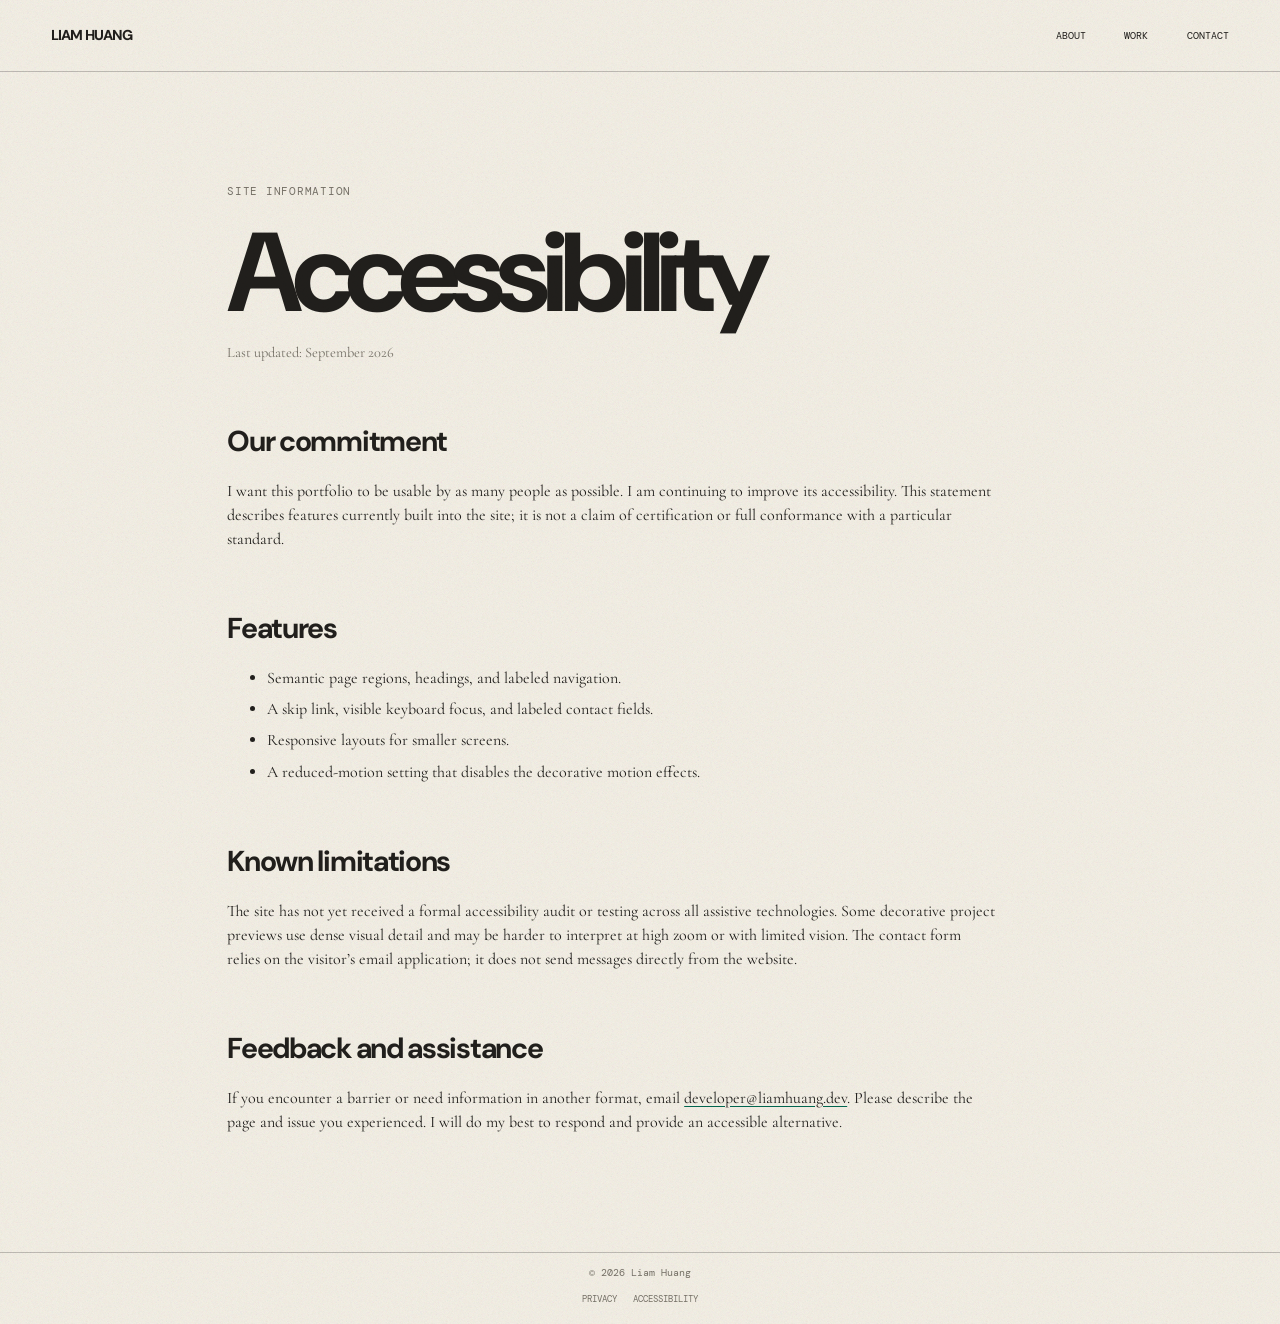
==== accessibility.html @ ae7690ce "redo" ====
<!doctype html>
<html lang="en">
  <head>
    <meta charset="utf-8" />
    <meta name="viewport" content="width=device-width, initial-scale=1" />
    <meta name="theme-color" content="#f4f0e6" />
    <meta name="description" content="Accessibility information and contact details for Liam Huang’s portfolio website." />
    <meta name="author" content="Liam Huang" />
    <link rel="canonical" href="https://liamhuang.dev/accessibility.html" />
    <title>Accessibility | Liam Huang</title>
    <link rel="preconnect" href="https://fonts.googleapis.com" />
    <link rel="preconnect" href="https://fonts.gstatic.com" crossorigin />
    <link href="https://fonts.googleapis.com/css2?family=Cormorant+Garamond:wght@400;500;600&family=DM+Mono:wght@400;500&family=DM+Sans:wght@400;500;600;700;800&family=Instrument+Serif:ital@0;1&display=swap" rel="stylesheet" />
    <link rel="stylesheet" href="styles.css" />
  </head>
  <body>
    <a class="skip-link" href="#main">Skip to content</a>
    <header class="site-header">
      <a class="wordmark" href="index.html" aria-label="Liam Huang, home">Liam Huang</a>
      <nav aria-label="Main navigation"><a href="index.html#about">About</a><a href="index.html#work">Work</a><a href="index.html#contact">Contact</a></nav>
    </header>
    <main class="policy section" id="main">
      <p class="section-number">SITE INFORMATION</p>
      <h1>Accessibility</h1>
      <p class="policy-lede">Last updated: September 2026</p>
      <h2>Our commitment</h2>
      <p>I want this portfolio to be usable by as many people as possible. I am continuing to improve its accessibility. This statement describes features currently built into the site; it is not a claim of certification or full conformance with a particular standard.</p>
      <h2>Features</h2>
      <ul>
        <li>Semantic page regions, headings, and labeled navigation.</li>
        <li>A skip link, visible keyboard focus, and labeled contact fields.</li>
        <li>Responsive layouts for smaller screens.</li>
        <li>A reduced-motion setting that disables the decorative motion effects.</li>
      </ul>
      <h2>Known limitations</h2>
      <p>The site has not yet received a formal accessibility audit or testing across all assistive technologies. Some decorative project previews use dense visual detail and may be harder to interpret at high zoom or with limited vision. The contact form relies on the visitor’s email application; it does not send messages directly from the website.</p>
      <h2>Feedback and assistance</h2>
      <p>If you encounter a barrier or need information in another format, email <a href="mailto:developer@liamhuang.dev">developer@liamhuang.dev</a>. Please describe the page and issue you experienced. I will do my best to respond and provide an accessible alternative.</p>
    </main>
    <footer class="site-footer"><span>© 2026 Liam Huang</span><nav aria-label="Legal information"><a href="privacy.html">Privacy</a><a href="accessibility.html" aria-current="page">Accessibility</a></nav></footer>
  </body>
</html>
---- styles.css ----
:root {
  color-scheme: light;
  --paper: #f4f0e6;
  --ink: #211f1c;
  --muted: #777268;
  --line: rgba(33, 31, 28, .25);
  --accent: #00674f;
  --sans: "DM Sans", Arial, sans-serif;
  --body-serif: "Cormorant Garamond", Georgia, serif;
  --serif: "Instrument Serif", Georgia, serif;
  --mono: "DM Mono", monospace;
  --gutter: clamp(1rem, 4vw, 3.5rem);
}

*, *::before, *::after { box-sizing: border-box; }
html { scroll-behavior: smooth; scroll-padding-top: 1rem; }
@media (prefers-reduced-motion: reduce) { html { scroll-behavior: auto; } }
body { position: relative; margin: 0; overflow-x: hidden; overflow-x: clip; background: var(--paper); color: var(--ink); font-family: var(--body-serif); font-size: clamp(1rem, 1.1vw, 1.15rem); line-height: 1.5; -webkit-font-smoothing: antialiased; }
.hero-intro, .about-content p { font-size: clamp(1.15rem, 1.45vw, 1.4rem); line-height: 1.4; }
h1, h2, h3, h4, h5, h6 { font-family: var(--sans); }
::selection { background: var(--accent); color: #fff; }
body::after {
  position: absolute; z-index: 10; inset: 0; pointer-events: none; content: ""; opacity: .23; mix-blend-mode: multiply;
  background-image: url("data:image/svg+xml,%3Csvg viewBox='0 0 180 180' xmlns='http://www.w3.org/2000/svg'%3E%3Cfilter id='n'%3E%3CfeTurbulence type='fractalNoise' baseFrequency='1.8' numOctaves='4' stitchTiles='stitch'/%3E%3C/filter%3E%3Crect width='100%25' height='100%25' filter='url(%23n)' opacity='.65'/%3E%3C/svg%3E");
  background-size: 180px 180px;
  animation: grain-drift 31s ease-in-out infinite alternate;
}
a { color: inherit; }
a:focus-visible, button:focus-visible, input:focus-visible, textarea:focus-visible { outline: 2px solid var(--accent); outline-offset: 4px; }
.skip-link { position: absolute; z-index: 20; top: .8rem; left: var(--gutter); padding: .75rem 1rem; transform: translateY(-160%); background: var(--ink); color: var(--paper); }
.skip-link:focus { transform: translateY(0); }

.site-header { display: flex; min-height: 4.5rem; align-items: center; justify-content: space-between; gap: 1rem; padding: .6rem var(--gutter); border-bottom: 1px solid var(--line); }
.wordmark { font-family: var(--sans); font-size: .9rem; font-weight: 800; letter-spacing: -.065em; text-decoration: none; text-transform: uppercase; }
nav { display: flex; align-items: center; gap: clamp(1rem, 3vw, 2.5rem); }
nav a { min-height: 2.75rem; display: inline-flex; align-items: center; gap: .35rem; font-family: var(--mono); font-size: .65rem; text-decoration: none; text-transform: uppercase; transition: color .2s ease; }
nav a:hover, .site-footer a:hover { color: var(--accent); }

.hero { position: relative; isolation: isolate; display: flex; container-type: inline-size; min-height: min(720px, 84svh); flex-direction: column; justify-content: center; overflow: hidden; padding: 2.5rem var(--gutter) 4rem; padding-left: clamp(2rem, 10vw, 9rem); border-bottom: 1px solid var(--line); }
h1 { position: relative; z-index: 1; width: 100%; margin: clamp(1.4rem, 4vh, 3rem) 0 .65rem; font-size: clamp(4.2rem, 17vw, 14rem); font-weight: 700; letter-spacing: -.105em; line-height: .78; text-transform: uppercase; }
.hero h1 { max-width: 65%; }
.hero-line { display: block; width: max-content; max-width: 100%; animation: type-rise .9s cubic-bezier(.18,.72,.24,1) both; }
.hero-line:nth-child(2) { margin-left: .32em; color: var(--accent); font-family: var(--serif); font-size: .88em; font-weight: 400; font-style: italic; letter-spacing: -.065em; animation-delay: .16s; }
.hero-line.hero-last { text-transform: uppercase; }
.hero-period { color: var(--accent); }
.hero-index-label { position: relative; z-index: 1; margin: 0; color: var(--muted); font-family: var(--mono); font-size: .66rem; letter-spacing: .09em; text-transform: uppercase; animation: fade-in .6s .15s both; }
.hero-index-label span { padding: 0 .3rem; color: var(--accent); }
.hero-intro { max-width: 30rem; margin: .75rem 0 0; color: var(--muted); animation: fade-in .8s .5s both; }
.hero-visual { position: absolute; z-index: 2; top: 17%; right: clamp(2rem, 9vw, 9rem); width: clamp(13rem, 27vw, 25rem); aspect-ratio: .83 / 1; perspective: 1100px; pointer-events: none; transform: translate3d(0, var(--scroll-parallax, 0px), 0); will-change: transform; }
@media (hover: hover) and (pointer: fine) { .hero-visual { pointer-events: auto; } }
.hero-window { position: absolute; inset: 0; overflow: hidden; border: 1px solid rgba(33,31,28,.19); background: #faf9f5; box-shadow: 0 28px 70px rgba(33,31,28,.14); transform: rotate(5deg) rotateX(var(--hero-tilt-x, 0deg)) rotateY(var(--hero-tilt-y, 0deg)); transform-style: preserve-3d; animation: window-float 8s 1.6s ease-in-out infinite; transition: transform .45s cubic-bezier(.2,.8,.2,1); }
.hero-windowpage { animation: window-arrive 1.1s .32s cubic-bezier(.18,.72,.2,1) both; }
.hero-visual:hover .hero-window { transform: translateY(-4px) scale(1.045) rotate(4.25deg) rotateX(var(--hero-tilt-x, 0deg)) rotateY(var(--hero-tilt-y, 0deg)); }

.hero-windowbar { display: flex; height: 1.3rem; align-items: center; gap: .22rem; padding: 0 .5rem; border-bottom: 1px solid #e4e2db; background: #efeee8; }
.hero-windowbar i { width: .28rem; height: .28rem; border-radius: 50%; background: #bcbab2; }
.hero-windowbar span { margin: 0 auto; color: #77766f; font: .39rem var(--mono); }
.hero-windowpage { padding: 7%; }
.hero-windownav { display: flex; justify-content: space-between; color: #393a35; font: .42rem var(--mono); letter-spacing: .04em; }
.hero-windownav b { font-size: .62rem; }
.hero-windowcontent { position: relative; display: flex; min-height: 17rem; flex-direction: column; align-items: flex-start; justify-content: center; padding-top: 1rem; }
@media (min-width: 701px) {
  .hero-windowcontent { min-height: clamp(12rem, 25vw, 19rem); }
}
.hero-windowcontent > span { color: #77766f; font: .4rem/1.6 var(--mono); letter-spacing: .06em; }
.hero-windowcontent strong { position: relative; z-index: 1; margin: 9% 0; color: #252721; font: 500 clamp(1.9rem, 4vw, 4rem)/.81 var(--sans); letter-spacing: -.095em; }
.hero-windowcontent strong em { color: var(--accent); font-family: var(--serif); font-weight: 400; letter-spacing: -.04em; }
.hero-windowimage { position: absolute; right: -14%; bottom: 8%; width: 73%; height: 44%; background: linear-gradient(130deg, transparent 44%, rgba(0,103,79,.76) 45% 61%, transparent 62%), linear-gradient(152deg, #e3e1d7 0 32%, #c7c6bd 33% 50%, #eeede7 51%); }
.hero-windowcontent > small { position: relative; z-index: 1; color: #77766f; font: .38rem var(--mono); letter-spacing: .05em; }

@keyframes window-arrive { from { opacity: 0; transform: translateY(2rem) scale(.94); } to { opacity: 1; transform: translateY(0) scale(1); } }
@keyframes window-float { 0%, 100% { translate: 0 0; } 50% { translate: 0 -8px; } }

.section { container-type: inline-size; padding: clamp(3rem, 6vw, 5rem) var(--gutter); }
.about { position: relative; overflow: hidden; padding-top: clamp(3.5rem, 8vw, 7rem); padding-bottom: clamp(3.5rem, 8vw, 7rem); border-bottom: 1px solid var(--line); }
.about::before { position: absolute; top: 0; right: var(--gutter); width: 1px; height: 100%; background: var(--line); content: ""; }
.about-topline { display: flex; align-items: center; justify-content: space-between; gap: 1rem; padding-right: clamp(1rem, 5vw, 5rem); }
.about-label { color: var(--muted); font: .6rem var(--mono); letter-spacing: .1em; }
.about-content { display: grid; grid-template-columns: minmax(0, 1.15fr) minmax(15rem, .65fr); align-items: end; gap: clamp(2rem, 8vw, 8rem); margin-top: clamp(2rem, 5vw, 4.5rem); padding-right: clamp(1rem, 5vw, 5rem); }
.about h2 { margin: 0; font-size: clamp(3rem, 10cqw, 8rem); font-weight: 700; letter-spacing: -.105em; line-height: .82; text-transform: uppercase; }
.about h2 em { color: var(--accent); font-family: var(--serif); font-weight: 400; text-transform: lowercase; }
.about-content p { max-width: 29rem; margin: 0 0 .4rem; color: var(--muted); }
.section-heading { display: flex; align-items: end; justify-content: space-between; gap: 1rem; margin-bottom: clamp(1.5rem, 3vw, 2.5rem); }
.section-number { color: var(--muted); font-family: var(--mono); font-size: .66rem; font-weight: 400; letter-spacing: .07em; line-height: 1.4; text-transform: uppercase; }
.section-heading h2 { margin: 0; color: #171613; font-size: clamp(2.2rem, 7.5cqw, 5.5rem); font-weight: 700; letter-spacing: -.1em; line-height: .88; text-transform: uppercase; }
.section-heading h2::after { display: inline-block; width: .28em; height: .28em; margin-left: .15em; border-radius: 50%; background: var(--accent); content: ""; vertical-align: .12em; }
.project-list { display: grid; grid-template-columns: repeat(3, minmax(0, 1fr)); gap: clamp(.8rem, 1.8vw, 1.6rem); }
.project { position: relative; min-width: 0; perspective: 900px; }
.project-art { position: relative; isolation: isolate; display: flex; width: 100%; aspect-ratio: .88 / 1; flex-direction: column; justify-content: space-between; overflow: hidden; padding: clamp(.8rem, 1.6vw, 1.4rem); color: var(--ink); background: #e8e6df; perspective: 1100px; }
.project-art::after { position: absolute; z-index: 2; inset: 0; background: linear-gradient(112deg, transparent 30%, rgba(255,255,255,.44) 47%, rgba(0,103,79,.18) 52%, transparent 68%); content: ""; opacity: .9; pointer-events: none; transform: translateX(var(--art-shine, -120%)); }
.art-index { position: absolute; z-index: 3; top: .75rem; left: .85rem; color: var(--muted); font-family: var(--mono); font-size: .54rem; letter-spacing: .07em; }
.site-preview { position: absolute; z-index: 1; inset: 9% 7% -8%; overflow: hidden; border: 1px solid rgba(32,33,30,.17); background: #f4f3ee; box-shadow: 0 16px 44px rgba(26,27,23,.16); transform: translate3d(var(--scroll-x, 0px), calc(8% + var(--scroll-offset, 0px)), 0) rotate(calc(var(--rest-angle, -2deg) + var(--scroll-tilt, 0deg))) scale(var(--scroll-scale, 1)); transform-origin: 50% 0; transition: transform .45s cubic-bezier(.2,.8,.2,1); }
.site-preview::after { display: none; }
.project:hover { z-index: 10; }
.project-art:hover .site-preview, .project-art:focus-visible .site-preview { z-index: 1; transform: translate3d(var(--scroll-x, 0px), calc(-4px + var(--scroll-offset, 0px)), 0) rotate(calc(var(--rest-angle, -2deg) - .75deg + var(--scroll-tilt, 0deg))) scale(1.045) rotateX(var(--tilt-x, 0deg)) rotateY(var(--tilt-y, 0deg)); }
.project-caption h3 { margin: 0 0 .35rem; font-size: clamp(1rem, 1.5vw, 1.2rem); font-weight: 600; letter-spacing: -.045em; }
.preview-bar { display: flex; height: 1.3rem; align-items: center; gap: .22rem; padding: 0 .45rem; border-bottom: 1px solid rgba(32,33,30,.11); background: #eeede8; }
.preview-bar i { width: .26rem; height: .26rem; border-radius: 50%; background: #bbb9b1; }
.preview-bar span { margin-left: auto; color: #828079; font: .37rem var(--mono); }
.preview-page { min-height: 100%; padding: 5% 7%; }
.preview-nav { display: flex; justify-content: space-between; gap: .4rem; color: #373832; font: 600 clamp(.35rem, .55vw, .55rem) var(--mono); letter-spacing: .03em; }
.preview-nav b { font-weight: 500; }
.preview-nav span { font-weight: 400; }
.preview-hero { display: flex; min-height: 65%; flex-direction: column; align-items: flex-start; justify-content: center; padding: 12% 0 8%; }
.preview-hero small, .editorial-layout small, .dashboard-layout small { color: #74736d; font: .38rem var(--mono); letter-spacing: .08em; }
.preview-hero strong { margin: 8% 0; color: #272923; font: 500 clamp(1rem, 2.15vw, 2rem)/.9 var(--serif); letter-spacing: -.045em; }
.preview-hero span { padding: .35rem .55rem; background: var(--accent); color: white; font: .37rem var(--mono); }
.preview-blocks { display: grid; grid-template-columns: 1.2fr 1fr 1fr; gap: 3%; }
.preview-blocks i { height: clamp(1.3rem, 3.2vw, 3rem); background: #deddd6; }
.preview-blocks i:first-child { background: #c3d1c7; }
.art-two { background: #deddd6; }
.preview-two { --rest-angle: 1.8deg; background: #f1eee7; }
.preview-two .preview-page { background: linear-gradient(180deg, transparent 55%, rgba(235,231,220,.95)); }
.editorial-layout { padding-top: 15%; }
.editorial-layout strong { display: block; margin: 7% 0 9%; color: #252720; font: 500 clamp(.95rem, 2vw, 1.85rem)/.9 var(--serif); letter-spacing: -.05em; }
.editorial-layout strong em { color: var(--accent); font-weight: 400; }
.editorial-photo { width: 82%; height: clamp(2rem, 6vw, 5.5rem); margin: 0 0 6% auto; background: linear-gradient(125deg, rgba(19,34,29,.08), rgba(0,0,0,.12)), linear-gradient(145deg, #b6b4aa 0 35%, #667168 35% 59%, #d2cfc4 59%); }
.editorial-layout > span { color: #77766f; font: .34rem var(--mono); }
.art-three { background: #e4e5e0; }
.preview-three { --rest-angle: -1.1deg; background: #f5f6f2; }
.dashboard-layout { padding-top: 13%; }
.dashboard-layout > strong { display: block; margin: 6% 0; color: #262923; font: 600 clamp(.9rem, 1.8vw, 1.65rem)/.95 var(--sans); letter-spacing: -.07em; }
.dashboard-metrics { display: flex; gap: 5%; }
.dashboard-metrics i { display: flex; min-width: 38%; flex-direction: column; gap: .2rem; padding: .42rem; border: 1px solid #dedfd7; font-style: normal; }
.dashboard-metrics b { color: var(--accent); font: 600 clamp(.48rem, 1vw, .9rem) var(--sans); }
.dashboard-metrics span { color: #85867f; font: .32rem var(--mono); }
.dashboard-chart { display: flex; height: clamp(2.1rem, 5.8vw, 5.2rem); align-items: end; gap: 3%; margin-top: 7%; border-bottom: 1px solid #d4d5cd; background: repeating-linear-gradient(to bottom, transparent 0 24%, #e8e9e2 25% 26%); }
.dashboard-chart i { flex: 1; height: var(--bar, 30%); background: #b9cec0; }
.dashboard-chart i:nth-child(3n) { --bar: 55%; background: var(--accent); }
.dashboard-chart i:nth-child(4n) { --bar: 77%; }
.dashboard-chart i:nth-child(5n) { --bar: 88%; background: var(--accent); }
.dashboard-chart i:nth-child(7n) { --bar: 100%; }
.work-note { max-width: 38rem; margin: -1rem 0 1.5rem auto; color: var(--muted); font-size: .9rem; }
.project-caption { display: block; padding-top: .75rem; border-bottom: 1px solid var(--line); }
.project-caption h3 { margin: 0 0 .35rem; font-size: clamp(1rem, 1.5vw, 1.2rem); font-weight: 600; letter-spacing: -.045em; }
.project-caption span { display: block; margin-bottom: .8rem; color: var(--muted); font-family: var(--mono); font-size: .57rem; letter-spacing: .04em; text-transform: uppercase; }

.contact { padding-bottom: clamp(4rem, 8vw, 7rem); }
.contact-layout { display: grid; grid-template-columns: minmax(0, 1.05fr) minmax(18rem, .95fr); gap: clamp(2rem, 6vw, 6rem); align-items: start; margin-top: clamp(1.5rem, 4vw, 3rem); }
.contact h2 { margin: 0; font-size: clamp(3rem, 9cqw, 8rem); font-weight: 700; letter-spacing: -.105em; line-height: .82; text-transform: uppercase; }
.contact h2 em { color: var(--accent); font-family: var(--serif); font-weight: 400; text-transform: lowercase; }
.contact-form { display: grid; grid-template-columns: 1fr 1fr; column-gap: 1rem; align-items: start; }
.contact-form label { margin: 0 0 .35rem; color: var(--muted); font-family: var(--mono); font-size: .59rem; letter-spacing: .05em; text-transform: uppercase; }
.contact-form input, .contact-form textarea { width: 100%; min-height: 2.75rem; margin: 0 0 1.1rem; padding: .5rem 0; border: 0; border-bottom: 1px solid var(--line); border-radius: 0; outline: 0; resize: vertical; background: transparent; color: var(--ink); font: inherit; }
.contact-form input:focus, .contact-form textarea:focus { border-color: var(--accent); box-shadow: 0 1px var(--accent); }
.contact-form label[for="contact-name"], .contact-form label[for="contact-email"] { grid-row: 1; }
.contact-form #contact-name, .contact-form #contact-email { grid-row: 2; }
.contact-form label[for="contact-message"] { grid-column: 1 / -1; }
.contact-form textarea { grid-column: 1 / -1; min-height: 4rem; }
.contact-form button { display: inline-flex; min-height: 3rem; grid-column: 1; align-items: center; justify-content: space-between; gap: 1rem; padding: .7rem 1rem; border: 1px solid var(--accent); background: var(--accent); color: white; cursor: pointer; font: 500 .72rem var(--mono); text-transform: uppercase; transition: transform .2s, background .2s, color .2s; }
.contact-form button:hover { transform: translateY(-2px); background: transparent; color: var(--accent); }
.site-footer { display: flex; min-height: 4rem; flex-direction: column; align-items: center; justify-content: center; gap: .4rem; padding: .8rem var(--gutter); border-top: 1px solid var(--line); color: var(--muted); font-family: var(--mono); font-size: .62rem; text-align: center; }
.site-footer nav { gap: 1rem; }
.site-footer nav a { min-height: 1.5rem; font-size: .56rem; }
.site-footer a { text-decoration: none; transition: color .2s; }
.policy { max-width: 58rem; margin-inline: auto; padding-block: clamp(3rem, 8vw, 7rem); }
.policy h1 { position: static; width: auto; max-width: none; margin: 1.25rem 0 1rem; font-size: clamp(3.5rem, 10vw, 7rem); letter-spacing: -.08em; line-height: .95; text-transform: none; }
.policy h2 { margin: clamp(2rem, 5vw, 3.5rem) 0 .65rem; font-size: clamp(1.35rem, 2.5vw, 1.8rem); letter-spacing: -.045em; }
.policy p, .policy li { max-width: 48rem; }
.policy li + li { margin-top: .45rem; }
.policy-lede, .policy-note { color: var(--muted); font-size: .9rem; }
.policy a { text-decoration-color: var(--accent); text-underline-offset: .18em; }
.policy-note { margin-top: 3rem; padding-top: 1rem; border-top: 1px solid var(--line); }
.js .reveal { opacity: 0; transform: translateY(56px) scale(.96); transition: opacity .72s ease, transform .88s cubic-bezier(.18,.72,.24,1); }
.js .reveal.is-visible { opacity: 1; transform: translateY(0) scale(1); }
.js .scroll-heading { clip-path: inset(0 var(--heading-wipe, 100%) 0 0); translate: 0 var(--heading-lift, 24px); rotate: var(--heading-rotate, 2deg); transition: none; will-change: clip-path, translate, rotate; }
.js .about-content p, .js .contact-form { transition-delay: .16s; }
.js .project:nth-child(2) { transition-delay: .12s; }
.js .project:nth-child(3) { transition-delay: .24s; }
.js .project-art { opacity: var(--scroll-opacity, 0); translate: 0 var(--scroll-lift, 96px); rotate: x var(--scroll-rotate, 20deg); scale: var(--scroll-scale, .84); transform-origin: center 60%; transition: translate .35s cubic-bezier(.2,.8,.2,1), rotate .35s ease, scale .35s ease, transform .42s cubic-bezier(.2,.8,.2,1), background-color .35s ease, box-shadow .35s ease; will-change: opacity, translate, rotate, scale; }
@keyframes art-shine { from { opacity: 0; transform: translateX(-130%); } 25% { opacity: 1; } to { opacity: 0; transform: translateX(130%); } }
@keyframes grain-drift { from { background-position: 0 0; } to { background-position: 13px -9px; } }
@keyframes type-rise { from { opacity: 0; transform: translateY(1.1em) skewY(4deg); filter: blur(7px); } to { opacity: 1; transform: translateY(0) skewY(0); filter: blur(0); } }
@keyframes fade-in { from { opacity: 0; transform: translateY(12px); } to { opacity: 1; transform: translateY(0); } }

@media (hover: hover) and (pointer: fine) {
  .hero-line { transition: rotate .3s ease, scale .3s ease, translate .3s ease; }
  .hero-line:hover { rotate: -1.5deg; scale: 1.035; translate: 12px 0; }
  .project-art { cursor: crosshair; }
}
@media (max-width: 700px) {
  .hero { min-height: min(580px, 75svh); min-height: min(580px, 75vh); min-height: min(580px, 75svh); }
  h1 { font-size: clamp(3.5rem, 14.5vw, 7rem); }
  .hero h1 { max-width: 72%; }
  .hero-visual { top: 24%; right: 5%; width: clamp(11rem, 31vw, 17rem); opacity: .87; pointer-events: none; }
  @media (hover: hover) and (pointer: fine) { .hero-visual { pointer-events: auto; } }
  .hero-windowcontent { min-height: clamp(9rem, 24vw, 14rem); }
  .about-content { grid-template-columns: 1fr; gap: 1.4rem; padding-right: clamp(1rem, 5vw, 3rem); }
  .about h2 { font-size: clamp(3rem, 10cqw, 5rem); }
  .project-list { gap: .9rem; }
  .project-art { aspect-ratio: .82 / 1; padding: .8rem; }
}
@media (max-width: 500px) {
  :root { --gutter: 1rem; }
  .site-header { min-height: 4rem; }
  .wordmark { font-size: .78rem; }
  nav { gap: .8rem; }
  nav a { font-size: .57rem; }
  .hero { min-height: min(590px, 84vh); min-height: min(590px, 84svh); justify-content: center; padding: 1.5rem var(--gutter) 4rem; padding-left: clamp(1.4rem, 7vw, 2.25rem); }
  h1 { margin-top: clamp(1.3rem, 4vh, 2rem); font-size: clamp(2.7rem, 13.5vw, 4.8rem); line-height: .82; }
  .hero-index-label { max-width: 15rem; font-size: .56rem; }
  .hero h1 { max-width: 100%; }
  .hero-visual { top: 44%; right: 1%; width: min(35vw, 10rem); opacity: .38; pointer-events: none; }
  @media (hover: hover) and (pointer: fine) { .hero-visual { pointer-events: auto; } }
  .hero-windowcontent { min-height: 7rem; }
  .hero-windowcontent strong { font-size: 1.35rem; }
  .hero-line:nth-child(2) { margin-left: .18em; }
  .hero-intro { position: relative; z-index: 1; max-width: 17rem; margin-top: .7rem; }
  .section-heading { align-items: center; flex-direction: row; }
  .section-heading h2 { max-width: 70%; font-size: clamp(1.65rem, 7cqw, 2.5rem); text-align: right; }
  .project-list { grid-auto-columns: 84%; grid-auto-flow: column; grid-template-columns: none; gap: .8rem; overflow-x: auto; padding-bottom: .5rem; scroll-snap-type: x mandatory; scrollbar-width: thin; }
  .project { scroll-snap-align: start; }
  .project-art { aspect-ratio: .94 / 1; padding: 1rem; }
  .site-preview { inset: 10% 7% -8%; }
  .project-art:hover .site-preview, .project-art:focus-visible .site-preview { transform: translate3d(var(--scroll-x, 0px), calc(-4px + var(--scroll-offset, 0px)), 0) rotate(calc(var(--rest-angle, -2deg) - .75deg + var(--scroll-tilt, 0deg))) scale(1.045) rotateX(var(--tilt-x, 0deg)) rotateY(var(--tilt-y, 0deg)); }
  .art-title { font-size: clamp(1.8rem, 8vw, 3rem); }
  .project-caption h3 { font-size: 1.05rem; }
  .about::before { right: 1rem; opacity: .45; }
  .about-topline { padding-right: 1rem; }
  .about-label { font-size: .5rem; }
  .about-content { grid-template-columns: 1fr; gap: 1.5rem; margin-top: 2.5rem; padding-right: 1rem; }
  .about h2 { font-size: clamp(3rem, 13cqw, 5rem); }
  .contact-layout { grid-template-columns: 1fr; gap: 2rem; }
  .contact h2 { font-size: clamp(3rem, 13cqw, 5rem); }
  .contact-form { max-width: 34rem; }
  .site-footer { font-size: .55rem; }
}
@media (max-width: 380px) {
  .section-heading { align-items: flex-start; flex-direction: column; gap: .65rem; }
  .section-heading h2 { text-align: left; }
  .project-list { grid-auto-columns: 91%; }
  .contact-form { grid-template-columns: 1fr; }
  .contact-form label[for="contact-name"], .contact-form label[for="contact-email"], .contact-form #contact-name, .contact-form #contact-email { grid-column: 1; grid-row: auto; }
}
@media (max-width: 360px) {
  .wordmark { font-size: .68rem; }
  nav { gap: .4rem; }
  nav a { font-size: .49rem; }
  .hero { padding-right: .8rem; padding-left: 1.2rem; }
  h1 { font-size: clamp(2.5rem, 13vw, 3.35rem); }
  .hero-visual { top: 46%; right: 0; width: 34vw; opacity: .32; }
  .hero-windowcontent { min-height: 6rem; }
  .section-heading h2 { max-width: 100%; font-size: 1.75rem; text-align: left; }
  .project-list { grid-auto-columns: 94%; }
}
@media (max-height: 650px) and (min-width: 701px) {
  .hero { min-height: 620px; padding-top: 2rem; }
  h1 { margin-top: 1.5rem; font-size: min(15vw, 10rem); }
}
@media (prefers-reduced-motion: reduce) {
  *, *::before, *::after { scroll-behavior: auto !important; animation-duration: .01ms !important; animation-iteration-count: 1 !important; transition-duration: .01ms !important; }
  .js .reveal { opacity: 1; transform: none; clip-path: none; }
  .js .scroll-heading, .js .project-art { clip-path: none; opacity: 1; translate: none; rotate: none; scale: 1; will-change: auto; }
  .js .project-art { opacity: 1; }
  .project-art::after { opacity: 0; }
  .hero-visual { transform: none; will-change: auto; }
  .hero-window { animation: none; transform: rotate(5deg); }
  .hero-visual:hover .hero-window { transform: translateY(-4px) scale(1.045) rotate(4.25deg); }
  .hero-line:hover { rotate: none; scale: none; translate: none; }
  .site-preview { transform: translate3d(var(--scroll-x, 0px), calc(8% + var(--scroll-offset, 0px)), 0) rotate(calc(var(--rest-angle, -2deg) + var(--scroll-tilt, 0deg))) scale(var(--scroll-scale, 1)); }
}
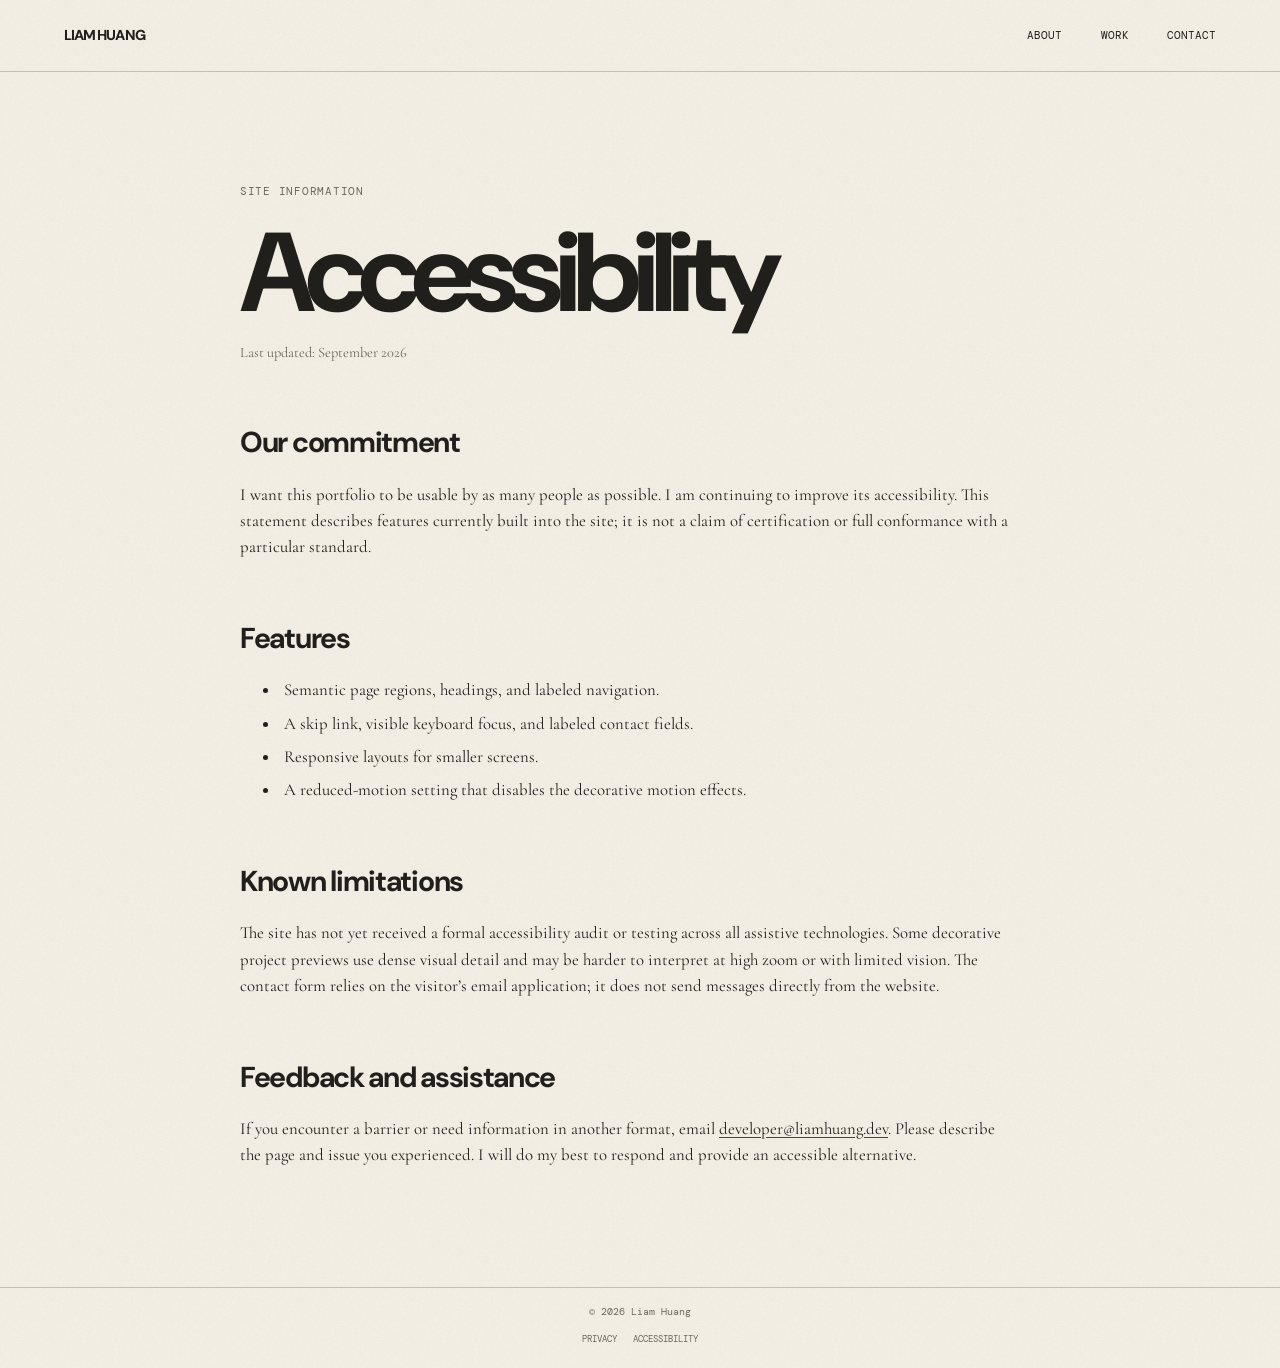
==== commit eedac838: "Minor Changes" ====
--- a/accessibility.html
+++ b/accessibility.html
@@ -12,6 +12,7 @@
     <link rel="preconnect" href="https://fonts.gstatic.com" crossorigin />
     <link href="https://fonts.googleapis.com/css2?family=Cormorant+Garamond:wght@400;500;600&family=DM+Mono:wght@400;500&family=DM+Sans:wght@400;500;600;700;800&family=Instrument+Serif:ital@0;1&display=swap" rel="stylesheet" />
     <link rel="stylesheet" href="styles.css" />
+    <script src="script.js" defer></script>
   </head>
   <body>
     <a class="skip-link" href="#main">Skip to content</a>
@@ -37,6 +38,6 @@
       <h2>Feedback and assistance</h2>
       <p>If you encounter a barrier or need information in another format, email <a href="mailto:developer@liamhuang.dev">developer@liamhuang.dev</a>. Please describe the page and issue you experienced. I will do my best to respond and provide an accessible alternative.</p>
     </main>
-    <footer class="site-footer"><span>© 2026 Liam Huang</span><nav aria-label="Legal information"><a href="privacy.html">Privacy</a><a href="accessibility.html" aria-current="page">Accessibility</a></nav></footer>
+    <footer class="site-footer"><span>© <span id="year"></span> Liam Huang</span><nav aria-label="Legal information"><a href="privacy.html">Privacy</a><a href="accessibility.html" aria-current="page">Accessibility</a></nav></footer>
   </body>
 </html>
--- a/styles.css
+++ b/styles.css
@@ -2,55 +2,62 @@
   color-scheme: light;
   --paper: #f4f0e6;
   --ink: #211f1c;
-  --muted: #777268;
-  --line: rgba(33, 31, 28, .25);
+  --muted: #6d695f;
+  --line: rgba(33, 31, 28, .22);
   --accent: #00674f;
   --sans: "DM Sans", Arial, sans-serif;
   --body-serif: "Cormorant Garamond", Georgia, serif;
   --serif: "Instrument Serif", Georgia, serif;
   --mono: "DM Mono", monospace;
-  --gutter: clamp(1rem, 4vw, 3.5rem);
+  --gutter: clamp(1.25rem, 5vw, 4.5rem);
+  --section-space: clamp(4rem, 8vw, 7rem);
+  --ease-out: cubic-bezier(.2, .8, .2, 1);
 }
 
 *, *::before, *::after { box-sizing: border-box; }
-html { scroll-behavior: smooth; scroll-padding-top: 1rem; }
+html { scroll-behavior: smooth; scroll-padding-top: 1.25rem; scrollbar-color: rgba(33, 31, 28, .35) transparent; }
+:focus-visible { outline: 2px solid var(--accent); outline-offset: 4px; }
 @media (prefers-reduced-motion: reduce) { html { scroll-behavior: auto; } }
-body { position: relative; margin: 0; overflow-x: hidden; overflow-x: clip; background: var(--paper); color: var(--ink); font-family: var(--body-serif); font-size: clamp(1rem, 1.1vw, 1.15rem); line-height: 1.5; -webkit-font-smoothing: antialiased; }
+body { position: relative; min-width: 320px; margin: 0; overflow-x: clip; background: var(--paper); color: var(--ink); font-family: var(--body-serif); font-size: clamp(1.05rem, 1.1vw, 1.2rem); line-height: 1.55; -webkit-font-smoothing: antialiased; }
+button, input, textarea { font: inherit; }
+button { color: inherit; }
+::selection { background: var(--accent); color: #fff; }
 .hero-intro, .about-content p { font-size: clamp(1.15rem, 1.45vw, 1.4rem); line-height: 1.4; }
 h1, h2, h3, h4, h5, h6 { font-family: var(--sans); }
-::selection { background: var(--accent); color: #fff; }
 body::after {
-  position: absolute; z-index: 10; inset: 0; pointer-events: none; content: ""; opacity: .23; mix-blend-mode: multiply;
+  position: absolute; z-index: 10; inset: 0; pointer-events: none; content: ""; opacity: .15; mix-blend-mode: multiply;
   background-image: url("data:image/svg+xml,%3Csvg viewBox='0 0 180 180' xmlns='http://www.w3.org/2000/svg'%3E%3Cfilter id='n'%3E%3CfeTurbulence type='fractalNoise' baseFrequency='1.8' numOctaves='4' stitchTiles='stitch'/%3E%3C/filter%3E%3Crect width='100%25' height='100%25' filter='url(%23n)' opacity='.65'/%3E%3C/svg%3E");
   background-size: 180px 180px;
   animation: grain-drift 31s ease-in-out infinite alternate;
 }
 a { color: inherit; }
-a:focus-visible, button:focus-visible, input:focus-visible, textarea:focus-visible { outline: 2px solid var(--accent); outline-offset: 4px; }
-.skip-link { position: absolute; z-index: 20; top: .8rem; left: var(--gutter); padding: .75rem 1rem; transform: translateY(-160%); background: var(--ink); color: var(--paper); }
+section[id] { scroll-margin-top: 1rem; }
+.skip-link { position: fixed; z-index: 20; top: .8rem; left: var(--gutter); padding: .75rem 1rem; transform: translateY(-160%); background: var(--ink); color: var(--paper); text-decoration: none; }
 .skip-link:focus { transform: translateY(0); }
 
-.site-header { display: flex; min-height: 4.5rem; align-items: center; justify-content: space-between; gap: 1rem; padding: .6rem var(--gutter); border-bottom: 1px solid var(--line); }
+.site-header { position: relative; z-index: 5; display: flex; min-height: 4.5rem; align-items: center; justify-content: space-between; gap: 1rem; padding: .6rem var(--gutter); border-bottom: 1px solid var(--line); }
 .wordmark { font-family: var(--sans); font-size: .9rem; font-weight: 800; letter-spacing: -.065em; text-decoration: none; text-transform: uppercase; }
 nav { display: flex; align-items: center; gap: clamp(1rem, 3vw, 2.5rem); }
-nav a { min-height: 2.75rem; display: inline-flex; align-items: center; gap: .35rem; font-family: var(--mono); font-size: .65rem; text-decoration: none; text-transform: uppercase; transition: color .2s ease; }
+nav a { min-height: 2.75rem; display: inline-flex; align-items: center; gap: .35rem; font-family: var(--mono); font-size: .68rem; text-decoration: none; text-transform: uppercase; transition: color .2s ease; }
 nav a:hover, .site-footer a:hover { color: var(--accent); }
 
-.hero { position: relative; isolation: isolate; display: flex; container-type: inline-size; min-height: min(720px, 84svh); flex-direction: column; justify-content: center; overflow: hidden; padding: 2.5rem var(--gutter) 4rem; padding-left: clamp(2rem, 10vw, 9rem); border-bottom: 1px solid var(--line); }
-h1 { position: relative; z-index: 1; width: 100%; margin: clamp(1.4rem, 4vh, 3rem) 0 .65rem; font-size: clamp(4.2rem, 17vw, 14rem); font-weight: 700; letter-spacing: -.105em; line-height: .78; text-transform: uppercase; }
-.hero h1 { max-width: 65%; }
+.hero { position: relative; isolation: isolate; display: flex; container-type: inline-size; min-height: min(760px, 86vh); min-height: min(760px, 86svh); flex-direction: column; justify-content: center; overflow: hidden; padding: 3rem var(--gutter) 5rem; padding-left: clamp(2rem, 10vw, 9rem); border-bottom: 1px solid var(--line); }
+h1 { position: relative; z-index: 1; width: 100%; margin: clamp(1.4rem, 4vh, 3rem) 0 .85rem; font-size: clamp(4.2rem, 17vw, 14rem); font-weight: 700; letter-spacing: -.105em; line-height: .78; text-transform: uppercase; }
+.hero h1 { max-width: 70%; }
 .hero-line { display: block; width: max-content; max-width: 100%; animation: type-rise .9s cubic-bezier(.18,.72,.24,1) both; }
 .hero-line:nth-child(2) { margin-left: .32em; color: var(--accent); font-family: var(--serif); font-size: .88em; font-weight: 400; font-style: italic; letter-spacing: -.065em; animation-delay: .16s; }
 .hero-line.hero-last { text-transform: uppercase; }
-.hero-period { color: var(--accent); }
 .hero-index-label { position: relative; z-index: 1; margin: 0; color: var(--muted); font-family: var(--mono); font-size: .66rem; letter-spacing: .09em; text-transform: uppercase; animation: fade-in .6s .15s both; }
-.hero-index-label span { padding: 0 .3rem; color: var(--accent); }
-.hero-intro { max-width: 30rem; margin: .75rem 0 0; color: var(--muted); animation: fade-in .8s .5s both; }
+.hero-intro { max-width: 28rem; margin: .75rem 0 0; color: var(--muted); animation: fade-in .8s .5s both; }
+.hero-cta { display: inline-flex; min-height: 2.75rem; align-items: center; gap: .8rem; margin-top: 1.25rem; color: var(--accent); font: .68rem var(--mono); letter-spacing: .04em; text-decoration: none; text-transform: uppercase; }
+.hero-cta span { display: grid; width: 1.8rem; height: 1.8rem; place-items: center; border: 1px solid currentColor; border-radius: 50%; transition: color .2s ease, background .2s ease, transform .2s ease; }
+.hero-cta:hover span { transform: translate(2px, -2px); background: var(--accent); color: white; }
 .hero-visual { position: absolute; z-index: 2; top: 17%; right: clamp(2rem, 9vw, 9rem); width: clamp(13rem, 27vw, 25rem); aspect-ratio: .83 / 1; perspective: 1100px; pointer-events: none; transform: translate3d(0, var(--scroll-parallax, 0px), 0); will-change: transform; }
-@media (hover: hover) and (pointer: fine) { .hero-visual { pointer-events: auto; } }
 .hero-window { position: absolute; inset: 0; overflow: hidden; border: 1px solid rgba(33,31,28,.19); background: #faf9f5; box-shadow: 0 28px 70px rgba(33,31,28,.14); transform: rotate(5deg) rotateX(var(--hero-tilt-x, 0deg)) rotateY(var(--hero-tilt-y, 0deg)); transform-style: preserve-3d; animation: window-float 8s 1.6s ease-in-out infinite; transition: transform .45s cubic-bezier(.2,.8,.2,1); }
 .hero-windowpage { animation: window-arrive 1.1s .32s cubic-bezier(.18,.72,.2,1) both; }
-.hero-visual:hover .hero-window { transform: translateY(-4px) scale(1.045) rotate(4.25deg) rotateX(var(--hero-tilt-x, 0deg)) rotateY(var(--hero-tilt-y, 0deg)); }
+@media (hover: hover) and (pointer: fine) and (prefers-reduced-motion: no-preference) {
+  .hero-visual:hover .hero-window { transform: translateY(-4px) scale(1.045) rotate(4.25deg) rotateX(var(--hero-tilt-x, 0deg)) rotateY(var(--hero-tilt-y, 0deg)); }
+}
 
 .hero-windowbar { display: flex; height: 1.3rem; align-items: center; gap: .22rem; padding: 0 .5rem; border-bottom: 1px solid #e4e2db; background: #efeee8; }
 .hero-windowbar i { width: .28rem; height: .28rem; border-radius: 50%; background: #bcbab2; }
@@ -71,8 +78,8 @@
 @keyframes window-arrive { from { opacity: 0; transform: translateY(2rem) scale(.94); } to { opacity: 1; transform: translateY(0) scale(1); } }
 @keyframes window-float { 0%, 100% { translate: 0 0; } 50% { translate: 0 -8px; } }
 
-.section { container-type: inline-size; padding: clamp(3rem, 6vw, 5rem) var(--gutter); }
-.about { position: relative; overflow: hidden; padding-top: clamp(3.5rem, 8vw, 7rem); padding-bottom: clamp(3.5rem, 8vw, 7rem); border-bottom: 1px solid var(--line); }
+.section { container-type: inline-size; padding: var(--section-space) var(--gutter); }
+.about { position: relative; overflow: hidden; padding-top: var(--section-space); padding-bottom: var(--section-space); border-bottom: 1px solid var(--line); }
 .about::before { position: absolute; top: 0; right: var(--gutter); width: 1px; height: 100%; background: var(--line); content: ""; }
 .about-topline { display: flex; align-items: center; justify-content: space-between; gap: 1rem; padding-right: clamp(1rem, 5vw, 5rem); }
 .about-label { color: var(--muted); font: .6rem var(--mono); letter-spacing: .1em; }
@@ -80,20 +87,21 @@
 .about h2 { margin: 0; font-size: clamp(3rem, 10cqw, 8rem); font-weight: 700; letter-spacing: -.105em; line-height: .82; text-transform: uppercase; }
 .about h2 em { color: var(--accent); font-family: var(--serif); font-weight: 400; text-transform: lowercase; }
 .about-content p { max-width: 29rem; margin: 0 0 .4rem; color: var(--muted); }
-.section-heading { display: flex; align-items: end; justify-content: space-between; gap: 1rem; margin-bottom: clamp(1.5rem, 3vw, 2.5rem); }
+.section-heading { display: flex; align-items: end; justify-content: space-between; gap: 1.5rem; margin-bottom: clamp(1.75rem, 3vw, 2.75rem); }
 .section-number { color: var(--muted); font-family: var(--mono); font-size: .66rem; font-weight: 400; letter-spacing: .07em; line-height: 1.4; text-transform: uppercase; }
 .section-heading h2 { margin: 0; color: #171613; font-size: clamp(2.2rem, 7.5cqw, 5.5rem); font-weight: 700; letter-spacing: -.1em; line-height: .88; text-transform: uppercase; }
 .section-heading h2::after { display: inline-block; width: .28em; height: .28em; margin-left: .15em; border-radius: 50%; background: var(--accent); content: ""; vertical-align: .12em; }
-.project-list { display: grid; grid-template-columns: repeat(3, minmax(0, 1fr)); gap: clamp(.8rem, 1.8vw, 1.6rem); }
+.carousel-controls { display: none; }
+.project-list { display: grid; grid-template-columns: repeat(3, minmax(0, 1fr)); gap: clamp(1rem, 2vw, 1.75rem); }
 .project { position: relative; min-width: 0; perspective: 900px; }
-.project-art { position: relative; isolation: isolate; display: flex; width: 100%; aspect-ratio: .88 / 1; flex-direction: column; justify-content: space-between; overflow: hidden; padding: clamp(.8rem, 1.6vw, 1.4rem); color: var(--ink); background: #e8e6df; perspective: 1100px; }
-.project-art::after { position: absolute; z-index: 2; inset: 0; background: linear-gradient(112deg, transparent 30%, rgba(255,255,255,.44) 47%, rgba(0,103,79,.18) 52%, transparent 68%); content: ""; opacity: .9; pointer-events: none; transform: translateX(var(--art-shine, -120%)); }
+.project-art { position: relative; isolation: isolate; display: flex; width: 100%; aspect-ratio: .9 / 1; flex-direction: column; justify-content: space-between; overflow: hidden; padding: clamp(.8rem, 1.6vw, 1.4rem); color: var(--ink); background: #e8e6df; perspective: 1100px; }
+.project-art:focus-visible { outline-offset: -5px; }
 .art-index { position: absolute; z-index: 3; top: .75rem; left: .85rem; color: var(--muted); font-family: var(--mono); font-size: .54rem; letter-spacing: .07em; }
-.site-preview { position: absolute; z-index: 1; inset: 9% 7% -8%; overflow: hidden; border: 1px solid rgba(32,33,30,.17); background: #f4f3ee; box-shadow: 0 16px 44px rgba(26,27,23,.16); transform: translate3d(var(--scroll-x, 0px), calc(8% + var(--scroll-offset, 0px)), 0) rotate(calc(var(--rest-angle, -2deg) + var(--scroll-tilt, 0deg))) scale(var(--scroll-scale, 1)); transform-origin: 50% 0; transition: transform .45s cubic-bezier(.2,.8,.2,1); }
-.site-preview::after { display: none; }
-.project:hover { z-index: 10; }
-.project-art:hover .site-preview, .project-art:focus-visible .site-preview { z-index: 1; transform: translate3d(var(--scroll-x, 0px), calc(-4px + var(--scroll-offset, 0px)), 0) rotate(calc(var(--rest-angle, -2deg) - .75deg + var(--scroll-tilt, 0deg))) scale(1.045) rotateX(var(--tilt-x, 0deg)) rotateY(var(--tilt-y, 0deg)); }
-.project-caption h3 { margin: 0 0 .35rem; font-size: clamp(1rem, 1.5vw, 1.2rem); font-weight: 600; letter-spacing: -.045em; }
+.site-preview { position: absolute; z-index: 1; inset: 9% 7% -8%; overflow: hidden; border: 1px solid rgba(32,33,30,.17); background: #f4f3ee; box-shadow: 0 16px 44px rgba(26,27,23,.16); transform: translateY(8%) rotate(var(--rest-angle, -2deg)); transform-origin: 50% 0; transition: transform .45s cubic-bezier(.2,.8,.2,1); }
+@media (hover: hover) and (pointer: fine) and (prefers-reduced-motion: no-preference) {
+  .project:hover { z-index: 10; }
+  .project-art:hover .site-preview { z-index: 1; transform: translateY(-4px) rotate(calc(var(--rest-angle, -2deg) - .75deg)) scale(1.045) rotateX(var(--tilt-x, 0deg)) rotateY(var(--tilt-y, 0deg)); }
+}
 .preview-bar { display: flex; height: 1.3rem; align-items: center; gap: .22rem; padding: 0 .45rem; border-bottom: 1px solid rgba(32,33,30,.11); background: #eeede8; }
 .preview-bar i { width: .26rem; height: .26rem; border-radius: 50%; background: #bbb9b1; }
 .preview-bar span { margin-left: auto; color: #828079; font: .37rem var(--mono); }
@@ -130,132 +138,150 @@
 .dashboard-chart i:nth-child(4n) { --bar: 77%; }
 .dashboard-chart i:nth-child(5n) { --bar: 88%; background: var(--accent); }
 .dashboard-chart i:nth-child(7n) { --bar: 100%; }
-.work-note { max-width: 38rem; margin: -1rem 0 1.5rem auto; color: var(--muted); font-size: .9rem; }
+.work-note { max-width: 38rem; margin: -1.25rem 0 1.5rem auto; color: var(--muted); font-size: .95rem; }
 .project-caption { display: block; padding-top: .75rem; border-bottom: 1px solid var(--line); }
 .project-caption h3 { margin: 0 0 .35rem; font-size: clamp(1rem, 1.5vw, 1.2rem); font-weight: 600; letter-spacing: -.045em; }
-.project-caption span { display: block; margin-bottom: .8rem; color: var(--muted); font-family: var(--mono); font-size: .57rem; letter-spacing: .04em; text-transform: uppercase; }
-
-.contact { padding-bottom: clamp(4rem, 8vw, 7rem); }
+.project-caption span { display: block; margin-bottom: .8rem; color: var(--muted); font-family: var(--mono); font-size: .62rem; letter-spacing: .04em; text-transform: uppercase; }
+
+.contact { padding-bottom: var(--section-space); }
 .contact-layout { display: grid; grid-template-columns: minmax(0, 1.05fr) minmax(18rem, .95fr); gap: clamp(2rem, 6vw, 6rem); align-items: start; margin-top: clamp(1.5rem, 4vw, 3rem); }
 .contact h2 { margin: 0; font-size: clamp(3rem, 9cqw, 8rem); font-weight: 700; letter-spacing: -.105em; line-height: .82; text-transform: uppercase; }
 .contact h2 em { color: var(--accent); font-family: var(--serif); font-weight: 400; text-transform: lowercase; }
 .contact-form { display: grid; grid-template-columns: 1fr 1fr; column-gap: 1rem; align-items: start; }
+.contact-help { grid-column: 1 / -1; grid-row: 1; margin: 0 0 .75rem; color: var(--muted); font-size: .9rem; }
 .contact-form label { margin: 0 0 .35rem; color: var(--muted); font-family: var(--mono); font-size: .59rem; letter-spacing: .05em; text-transform: uppercase; }
-.contact-form input, .contact-form textarea { width: 100%; min-height: 2.75rem; margin: 0 0 1.1rem; padding: .5rem 0; border: 0; border-bottom: 1px solid var(--line); border-radius: 0; outline: 0; resize: vertical; background: transparent; color: var(--ink); font: inherit; }
+.contact-form input, .contact-form textarea { width: 100%; min-height: 2.9rem; margin: 0 0 1.1rem; padding: .5rem 0; border: 0; border-bottom: 1px solid var(--line); border-radius: 0; background: transparent; color: var(--ink); font: inherit; }
+.contact-form textarea { resize: vertical; }
 .contact-form input:focus, .contact-form textarea:focus { border-color: var(--accent); box-shadow: 0 1px var(--accent); }
-.contact-form label[for="contact-name"], .contact-form label[for="contact-email"] { grid-row: 1; }
-.contact-form #contact-name, .contact-form #contact-email { grid-row: 2; }
-.contact-form label[for="contact-message"] { grid-column: 1 / -1; }
-.contact-form textarea { grid-column: 1 / -1; min-height: 4rem; }
-.contact-form button { display: inline-flex; min-height: 3rem; grid-column: 1; align-items: center; justify-content: space-between; gap: 1rem; padding: .7rem 1rem; border: 1px solid var(--accent); background: var(--accent); color: white; cursor: pointer; font: 500 .72rem var(--mono); text-transform: uppercase; transition: transform .2s, background .2s, color .2s; }
+.contact-form label[for="contact-name"], .contact-form label[for="contact-email"] { grid-row: 2; }
+.contact-form #contact-name, .contact-form #contact-email { grid-row: 3; }
+.contact-form label[for="contact-message"] { grid-row: 4; grid-column: 1 / -1; }
+.contact-form textarea { grid-row: 5; grid-column: 1 / -1; min-height: 4rem; }
+.contact-form button { display: inline-flex; min-height: 3rem; grid-column: 1; grid-row: 6; align-items: center; justify-content: space-between; gap: 1rem; padding: .7rem 1rem; border: 1px solid var(--accent); background: var(--accent); color: white; cursor: pointer; font: 500 .72rem var(--mono); text-transform: uppercase; transition: transform .2s, background .2s, color .2s; }
 .contact-form button:hover { transform: translateY(-2px); background: transparent; color: var(--accent); }
-.site-footer { display: flex; min-height: 4rem; flex-direction: column; align-items: center; justify-content: center; gap: .4rem; padding: .8rem var(--gutter); border-top: 1px solid var(--line); color: var(--muted); font-family: var(--mono); font-size: .62rem; text-align: center; }
+.contact-form button:focus-visible { outline-offset: 4px; }
+.contact-form button:active { transform: translateY(0); }
+.site-footer { display: flex; min-height: 5rem; flex-direction: column; align-items: center; justify-content: center; gap: .5rem; padding: 1rem var(--gutter); border-top: 1px solid var(--line); color: var(--muted); font-family: var(--mono); font-size: .62rem; text-align: center; }
 .site-footer nav { gap: 1rem; }
 .site-footer nav a { min-height: 1.5rem; font-size: .56rem; }
 .site-footer a { text-decoration: none; transition: color .2s; }
-.policy { max-width: 58rem; margin-inline: auto; padding-block: clamp(3rem, 8vw, 7rem); }
+.policy { max-width: 58rem; margin-inline: auto; padding-block: var(--section-space); }
 .policy h1 { position: static; width: auto; max-width: none; margin: 1.25rem 0 1rem; font-size: clamp(3.5rem, 10vw, 7rem); letter-spacing: -.08em; line-height: .95; text-transform: none; }
 .policy h2 { margin: clamp(2rem, 5vw, 3.5rem) 0 .65rem; font-size: clamp(1.35rem, 2.5vw, 1.8rem); letter-spacing: -.045em; }
 .policy p, .policy li { max-width: 48rem; }
+.policy li { padding-inline-start: .25rem; }
 .policy li + li { margin-top: .45rem; }
 .policy-lede, .policy-note { color: var(--muted); font-size: .9rem; }
 .policy a { text-decoration-color: var(--accent); text-underline-offset: .18em; }
 .policy-note { margin-top: 3rem; padding-top: 1rem; border-top: 1px solid var(--line); }
-.js .reveal { opacity: 0; transform: translateY(56px) scale(.96); transition: opacity .72s ease, transform .88s cubic-bezier(.18,.72,.24,1); }
+.policy :target { scroll-margin-top: 1rem; }
+.js .reveal { opacity: 0; transform: translateY(40px) scale(.98); transition: opacity .65s ease, transform .78s cubic-bezier(.18,.72,.24,1); }
 .js .reveal.is-visible { opacity: 1; transform: translateY(0) scale(1); }
 .js .scroll-heading { clip-path: inset(0 var(--heading-wipe, 100%) 0 0); translate: 0 var(--heading-lift, 24px); rotate: var(--heading-rotate, 2deg); transition: none; will-change: clip-path, translate, rotate; }
 .js .about-content p, .js .contact-form { transition-delay: .16s; }
 .js .project:nth-child(2) { transition-delay: .12s; }
 .js .project:nth-child(3) { transition-delay: .24s; }
-.js .project-art { opacity: var(--scroll-opacity, 0); translate: 0 var(--scroll-lift, 96px); rotate: x var(--scroll-rotate, 20deg); scale: var(--scroll-scale, .84); transform-origin: center 60%; transition: translate .35s cubic-bezier(.2,.8,.2,1), rotate .35s ease, scale .35s ease, transform .42s cubic-bezier(.2,.8,.2,1), background-color .35s ease, box-shadow .35s ease; will-change: opacity, translate, rotate, scale; }
-@keyframes art-shine { from { opacity: 0; transform: translateX(-130%); } 25% { opacity: 1; } to { opacity: 0; transform: translateX(130%); } }
+.js .project-art { opacity: var(--scroll-opacity, 0); translate: 0 var(--scroll-lift, 96px); rotate: x var(--scroll-rotate, 20deg); scale: var(--scroll-scale, .84); transform-origin: center 60%; transition: translate .35s var(--ease-out), rotate .35s ease, scale .35s ease, background-color .35s ease, box-shadow .35s ease; will-change: opacity, translate, rotate, scale; }
 @keyframes grain-drift { from { background-position: 0 0; } to { background-position: 13px -9px; } }
 @keyframes type-rise { from { opacity: 0; transform: translateY(1.1em) skewY(4deg); filter: blur(7px); } to { opacity: 1; transform: translateY(0) skewY(0); filter: blur(0); } }
 @keyframes fade-in { from { opacity: 0; transform: translateY(12px); } to { opacity: 1; transform: translateY(0); } }
 
 @media (hover: hover) and (pointer: fine) {
+  a, button { -webkit-tap-highlight-color: transparent; }
   .hero-line { transition: rotate .3s ease, scale .3s ease, translate .3s ease; }
   .hero-line:hover { rotate: -1.5deg; scale: 1.035; translate: 12px 0; }
   .project-art { cursor: crosshair; }
 }
+
+.carousel-hint { display: none; }
+
 @media (max-width: 700px) {
-  .hero { min-height: min(580px, 75svh); min-height: min(580px, 75vh); min-height: min(580px, 75svh); }
+  .hero { min-height: min(620px, 78vh); min-height: min(620px, 78svh); padding-left: clamp(1.5rem, 7vw, 4rem); }
   h1 { font-size: clamp(3.5rem, 14.5vw, 7rem); }
   .hero h1 { max-width: 72%; }
-  .hero-visual { top: 24%; right: 5%; width: clamp(11rem, 31vw, 17rem); opacity: .87; pointer-events: none; }
-  @media (hover: hover) and (pointer: fine) { .hero-visual { pointer-events: auto; } }
+  .hero-visual { top: 21%; right: 4%; width: clamp(10rem, 30vw, 16rem); opacity: .7; pointer-events: none; }
   .hero-windowcontent { min-height: clamp(9rem, 24vw, 14rem); }
-  .about-content { grid-template-columns: 1fr; gap: 1.4rem; padding-right: clamp(1rem, 5vw, 3rem); }
+  .about-content { grid-template-columns: 1fr; gap: 1.5rem; margin-top: 2.5rem; }
   .about h2 { font-size: clamp(3rem, 10cqw, 5rem); }
-  .project-list { gap: .9rem; }
-  .project-art { aspect-ratio: .82 / 1; padding: .8rem; }
-}
+  .carousel-hint { display: block; margin-top: .35rem; color: var(--muted); font: .58rem/1.5 var(--mono); letter-spacing: .02em; }
+  .section-heading { align-items: flex-start; flex-direction: column; gap: .75rem; margin-bottom: 1.5rem; }
+  .section-heading h2 { max-width: none; text-align: left; font-size: clamp(2rem, 9vw, 3rem); }
+  .about-topline { align-items: flex-start; padding-right: 1.25rem; }
+  .about-label { max-width: 45%; font-size: .56rem; line-height: 1.5; text-align: right; }
+  .work-note { margin: 0 0 1.25rem; }
+  .carousel-controls { display: flex; align-items: center; justify-content: flex-end; gap: .65rem; margin: .5rem 0 .8rem; }
+  .carousel-status { min-width: 6.5rem; color: var(--muted); font: .58rem var(--mono); text-align: center; }
+  .carousel-button { min-height: 2.75rem; padding: .55rem .8rem; border: 1px solid var(--line); border-radius: 999px; background: transparent; color: var(--ink); cursor: pointer; font: .58rem var(--mono); text-transform: uppercase; transition: background .2s ease, color .2s ease, border-color .2s ease; }
+  .carousel-button:hover:not(:disabled) { border-color: var(--accent); background: var(--accent); color: white; }
+  .carousel-button:disabled { opacity: .4; cursor: default; }
+  .project-list {
+    display: flex;
+    gap: .9rem;
+    overflow-x: auto;
+    overflow-y: hidden;
+    margin-inline: calc(-1 * var(--gutter));
+    padding: 0 var(--gutter) 1rem;
+    overscroll-behavior-x: contain;
+    scroll-padding-inline: var(--gutter);
+    scroll-snap-type: x mandatory;
+    scrollbar-width: none;
+    -webkit-overflow-scrolling: touch;
+    touch-action: pan-y;
+    cursor: grab;
+  }
+  .project-list::-webkit-scrollbar { display: none; }
+  .project-list:focus-visible { outline: 2px solid var(--accent); outline-offset: -4px; }
+  .project-list.is-dragging { cursor: grabbing; scroll-snap-type: none; }
+  .project-list.is-dragging, .project-list.is-dragging * { user-select: none; }
+  .project-list.is-dragging .project-art { pointer-events: none; }
+  .project { flex: 0 0 clamp(15rem, 84vw, 29rem); min-width: 0; scroll-snap-align: start; }
+  .project-art { aspect-ratio: .94 / 1; padding: 1rem; }
+  .project-caption { padding-top: .85rem; }
+  .site-preview { inset: 10% 7% -8%; }
+  .about::before { right: 1rem; opacity: .45; }
+  .about-topline, .about-content { padding-right: 1rem; }
+  .about h2, .contact h2 { font-size: clamp(2.8rem, 12cqw, 5rem); }
+  .contact-layout { grid-template-columns: minmax(0, 1fr); gap: 2rem; }
+  .contact-form { width: 100%; max-width: 40rem; }
+  .contact-help { margin-bottom: .5rem; }
+  .contact-form button { min-height: 3.25rem; }
+  .site-footer { font-size: .55rem; }
+}
+
 @media (max-width: 500px) {
-  :root { --gutter: 1rem; }
+  :root { --gutter: 1rem; --section-space: clamp(3.5rem, 12vw, 5rem); }
   .site-header { min-height: 4rem; }
   .wordmark { font-size: .78rem; }
   nav { gap: .8rem; }
-  nav a { font-size: .57rem; }
-  .hero { min-height: min(590px, 84vh); min-height: min(590px, 84svh); justify-content: center; padding: 1.5rem var(--gutter) 4rem; padding-left: clamp(1.4rem, 7vw, 2.25rem); }
+  nav a { font-size: .62rem; }
+  .hero { min-height: min(620px, 88vh); min-height: min(620px, 88svh); justify-content: center; padding: 1.5rem var(--gutter) 5.5rem; padding-left: clamp(1.4rem, 7vw, 2.25rem); }
+  .hero h1 { max-width: 100%; }
   h1 { margin-top: clamp(1.3rem, 4vh, 2rem); font-size: clamp(2.7rem, 13.5vw, 4.8rem); line-height: .82; }
   .hero-index-label { max-width: 15rem; font-size: .56rem; }
-  .hero h1 { max-width: 100%; }
-  .hero-visual { top: 44%; right: 1%; width: min(35vw, 10rem); opacity: .38; pointer-events: none; }
-  @media (hover: hover) and (pointer: fine) { .hero-visual { pointer-events: auto; } }
+  .hero-visual { top: auto; right: .75rem; bottom: 1rem; width: min(30vw, 8rem); opacity: .22; pointer-events: none; }
   .hero-windowcontent { min-height: 7rem; }
   .hero-windowcontent strong { font-size: 1.35rem; }
   .hero-line:nth-child(2) { margin-left: .18em; }
   .hero-intro { position: relative; z-index: 1; max-width: 17rem; margin-top: .7rem; }
-  .section-heading { align-items: center; flex-direction: row; }
-  .section-heading h2 { max-width: 70%; font-size: clamp(1.65rem, 7cqw, 2.5rem); text-align: right; }
-  .project-list { grid-auto-columns: 84%; grid-auto-flow: column; grid-template-columns: none; gap: .8rem; overflow-x: auto; padding-bottom: .5rem; scroll-snap-type: x mandatory; scrollbar-width: thin; }
-  .project { scroll-snap-align: start; }
-  .project-art { aspect-ratio: .94 / 1; padding: 1rem; }
-  .site-preview { inset: 10% 7% -8%; }
-  .project-art:hover .site-preview, .project-art:focus-visible .site-preview { transform: translate3d(var(--scroll-x, 0px), calc(-4px + var(--scroll-offset, 0px)), 0) rotate(calc(var(--rest-angle, -2deg) - .75deg + var(--scroll-tilt, 0deg))) scale(1.045) rotateX(var(--tilt-x, 0deg)) rotateY(var(--tilt-y, 0deg)); }
-  .art-title { font-size: clamp(1.8rem, 8vw, 3rem); }
-  .project-caption h3 { font-size: 1.05rem; }
-  .about::before { right: 1rem; opacity: .45; }
-  .about-topline { padding-right: 1rem; }
-  .about-label { font-size: .5rem; }
-  .about-content { grid-template-columns: 1fr; gap: 1.5rem; margin-top: 2.5rem; padding-right: 1rem; }
-  .about h2 { font-size: clamp(3rem, 13cqw, 5rem); }
-  .contact-layout { grid-template-columns: 1fr; gap: 2rem; }
-  .contact h2 { font-size: clamp(3rem, 13cqw, 5rem); }
-  .contact-form { max-width: 34rem; }
-  .site-footer { font-size: .55rem; }
-}
+  .hero-cta { position: relative; z-index: 1; margin-top: 1rem; }
+}
+
 @media (max-width: 380px) {
-  .section-heading { align-items: flex-start; flex-direction: column; gap: .65rem; }
-  .section-heading h2 { text-align: left; }
-  .project-list { grid-auto-columns: 91%; }
-  .contact-form { grid-template-columns: 1fr; }
-  .contact-form label[for="contact-name"], .contact-form label[for="contact-email"], .contact-form #contact-name, .contact-form #contact-email { grid-column: 1; grid-row: auto; }
-}
-@media (max-width: 360px) {
-  .wordmark { font-size: .68rem; }
-  nav { gap: .4rem; }
-  nav a { font-size: .49rem; }
+  .wordmark { font-size: .72rem; }
+  nav { gap: .55rem; }
+  nav a { font-size: .58rem; }
   .hero { padding-right: .8rem; padding-left: 1.2rem; }
   h1 { font-size: clamp(2.5rem, 13vw, 3.35rem); }
-  .hero-visual { top: 46%; right: 0; width: 34vw; opacity: .32; }
+  .hero-visual { right: 0; width: 27vw; opacity: .16; }
   .hero-windowcontent { min-height: 6rem; }
-  .section-heading h2 { max-width: 100%; font-size: 1.75rem; text-align: left; }
-  .project-list { grid-auto-columns: 94%; }
-}
-@media (max-height: 650px) and (min-width: 701px) {
-  .hero { min-height: 620px; padding-top: 2rem; }
-  h1 { margin-top: 1.5rem; font-size: min(15vw, 10rem); }
+  .contact-form { grid-template-columns: 1fr; }
+  .contact-help, .contact-form label[for="contact-name"], .contact-form label[for="contact-email"], .contact-form #contact-name, .contact-form #contact-email, .contact-form label[for="contact-message"], .contact-form textarea, .contact-form button { grid-column: 1; grid-row: auto; }
 }
 @media (prefers-reduced-motion: reduce) {
   *, *::before, *::after { scroll-behavior: auto !important; animation-duration: .01ms !important; animation-iteration-count: 1 !important; transition-duration: .01ms !important; }
+  body::after { animation: none; }
   .js .reveal { opacity: 1; transform: none; clip-path: none; }
   .js .scroll-heading, .js .project-art { clip-path: none; opacity: 1; translate: none; rotate: none; scale: 1; will-change: auto; }
-  .js .project-art { opacity: 1; }
-  .project-art::after { opacity: 0; }
   .hero-visual { transform: none; will-change: auto; }
   .hero-window { animation: none; transform: rotate(5deg); }
-  .hero-visual:hover .hero-window { transform: translateY(-4px) scale(1.045) rotate(4.25deg); }
-  .hero-line:hover { rotate: none; scale: none; translate: none; }
-  .site-preview { transform: translate3d(var(--scroll-x, 0px), calc(8% + var(--scroll-offset, 0px)), 0) rotate(calc(var(--rest-angle, -2deg) + var(--scroll-tilt, 0deg))) scale(var(--scroll-scale, 1)); }
-}
+}
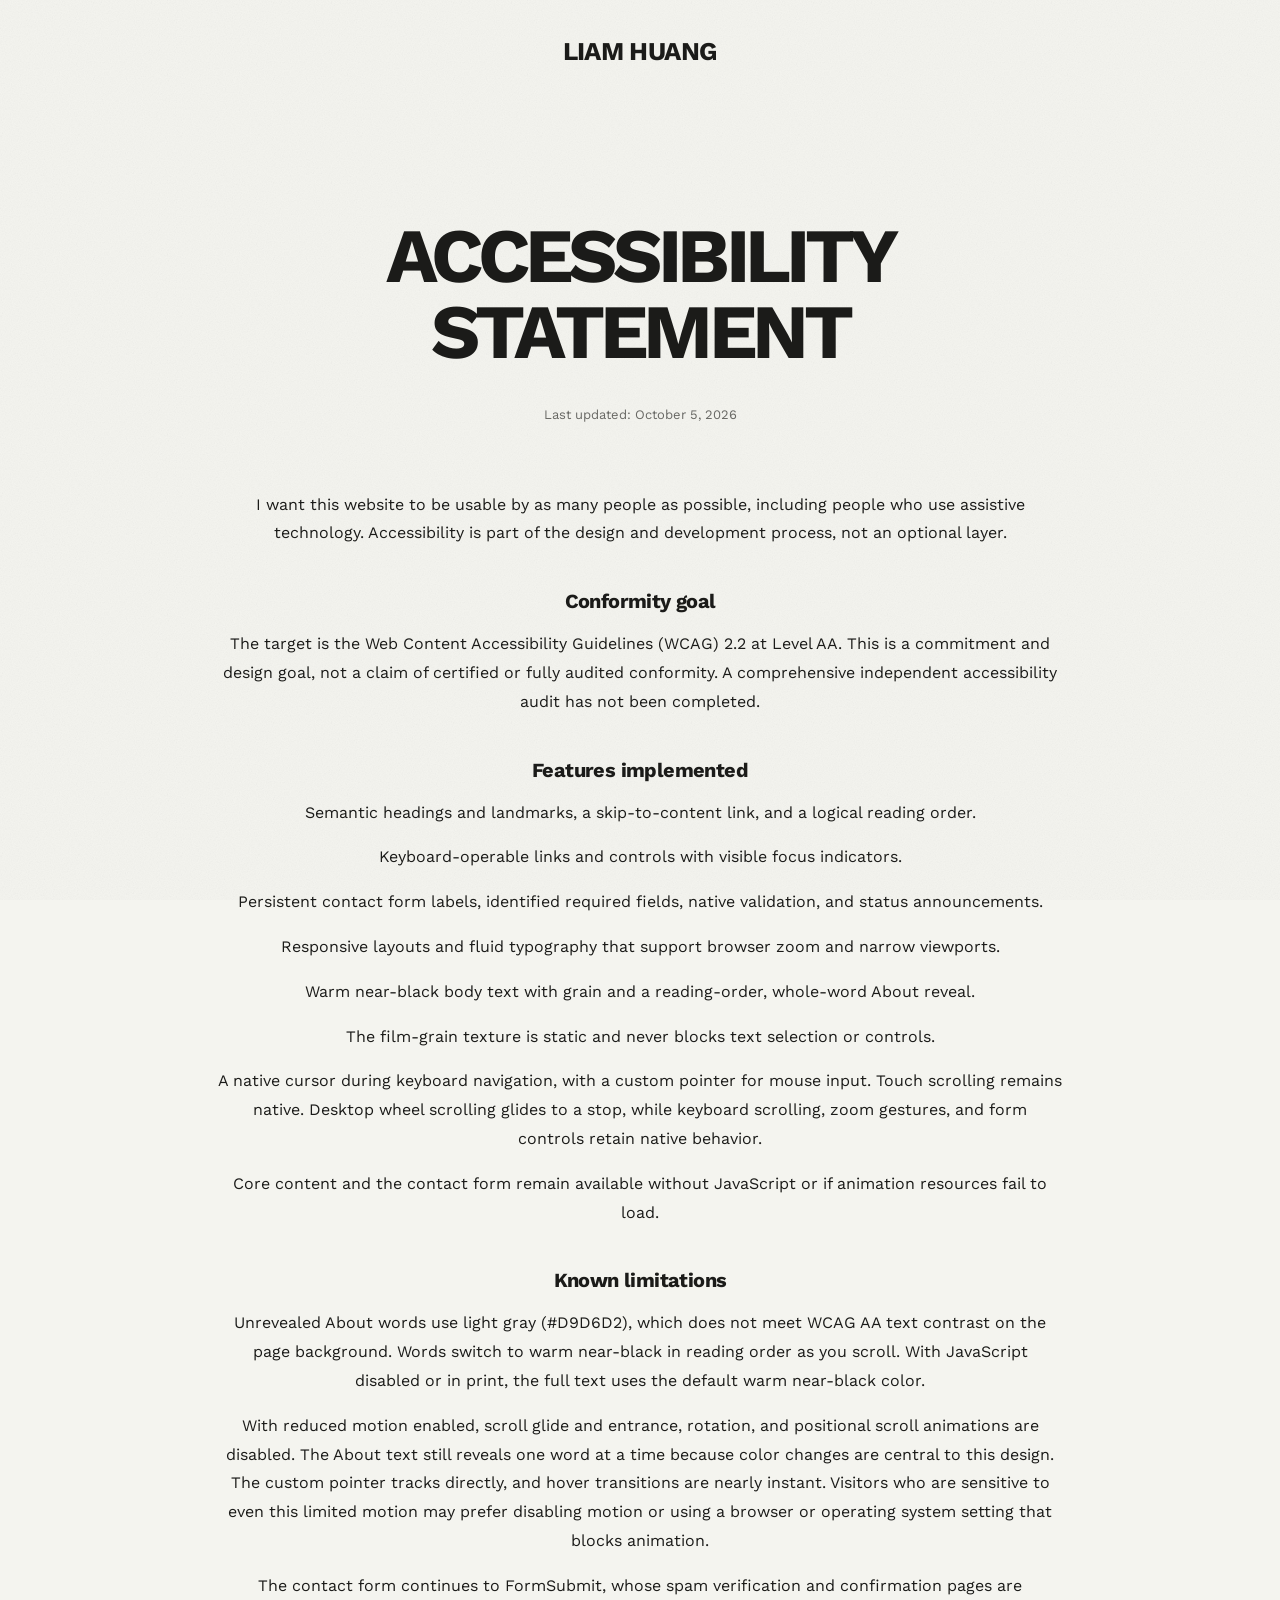
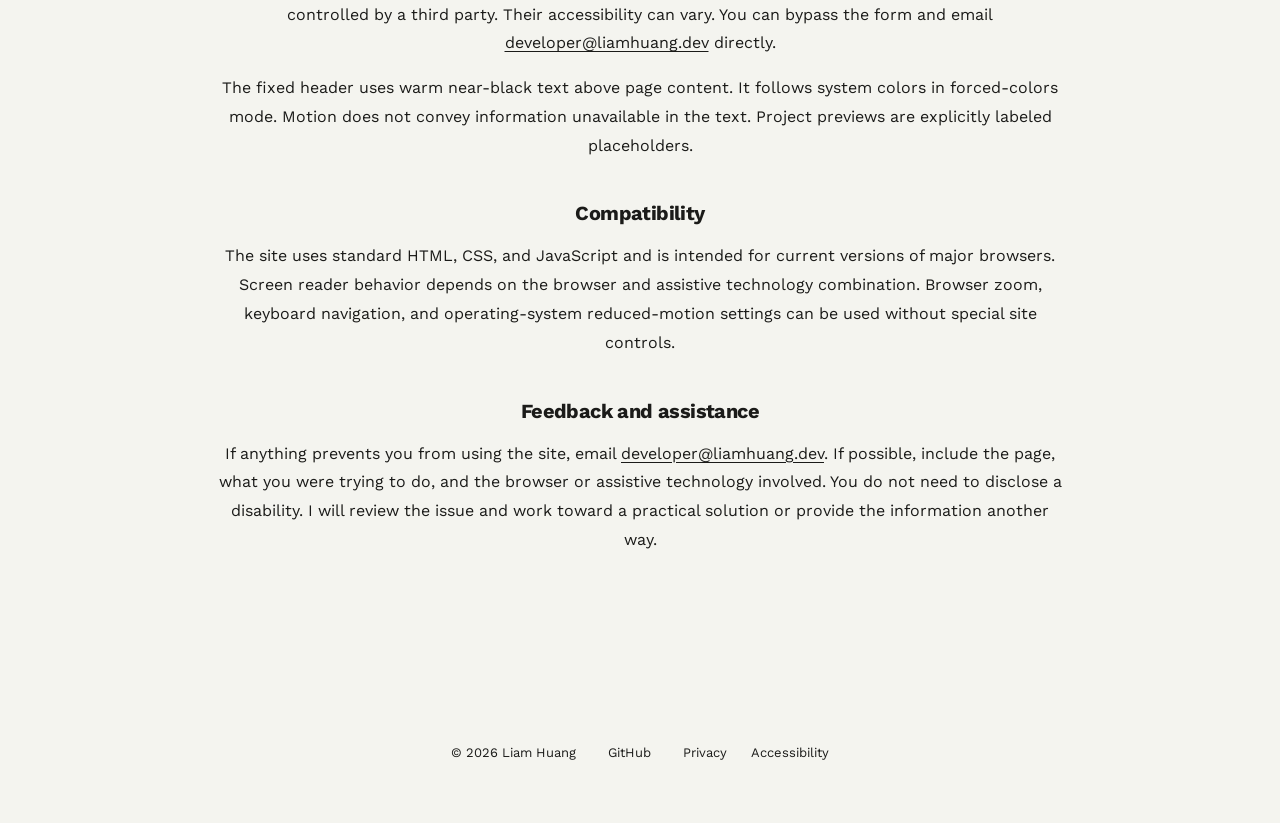
==== commit 6b17a7ae: "Rebuild site as a single-page vanilla portfolio with consistent footer Replaces the previous script." ====
--- a/accessibility.html
+++ b/accessibility.html
@@ -1,43 +1,48 @@
 <!doctype html>
 <html lang="en">
-  <head>
-    <meta charset="utf-8" />
-    <meta name="viewport" content="width=device-width, initial-scale=1" />
-    <meta name="theme-color" content="#f4f0e6" />
-    <meta name="description" content="Accessibility information and contact details for Liam Huang’s portfolio website." />
-    <meta name="author" content="Liam Huang" />
-    <link rel="canonical" href="https://liamhuang.dev/accessibility.html" />
-    <title>Accessibility | Liam Huang</title>
-    <link rel="preconnect" href="https://fonts.googleapis.com" />
-    <link rel="preconnect" href="https://fonts.gstatic.com" crossorigin />
-    <link href="https://fonts.googleapis.com/css2?family=Cormorant+Garamond:wght@400;500;600&family=DM+Mono:wght@400;500&family=DM+Sans:wght@400;500;600;700;800&family=Instrument+Serif:ital@0;1&display=swap" rel="stylesheet" />
-    <link rel="stylesheet" href="styles.css" />
-    <script src="script.js" defer></script>
-  </head>
-  <body>
-    <a class="skip-link" href="#main">Skip to content</a>
-    <header class="site-header">
-      <a class="wordmark" href="index.html" aria-label="Liam Huang, home">Liam Huang</a>
-      <nav aria-label="Main navigation"><a href="index.html#about">About</a><a href="index.html#work">Work</a><a href="index.html#contact">Contact</a></nav>
-    </header>
-    <main class="policy section" id="main">
-      <p class="section-number">SITE INFORMATION</p>
-      <h1>Accessibility</h1>
-      <p class="policy-lede">Last updated: September 2026</p>
-      <h2>Our commitment</h2>
-      <p>I want this portfolio to be usable by as many people as possible. I am continuing to improve its accessibility. This statement describes features currently built into the site; it is not a claim of certification or full conformance with a particular standard.</p>
-      <h2>Features</h2>
-      <ul>
-        <li>Semantic page regions, headings, and labeled navigation.</li>
-        <li>A skip link, visible keyboard focus, and labeled contact fields.</li>
-        <li>Responsive layouts for smaller screens.</li>
-        <li>A reduced-motion setting that disables the decorative motion effects.</li>
-      </ul>
-      <h2>Known limitations</h2>
-      <p>The site has not yet received a formal accessibility audit or testing across all assistive technologies. Some decorative project previews use dense visual detail and may be harder to interpret at high zoom or with limited vision. The contact form relies on the visitor’s email application; it does not send messages directly from the website.</p>
-      <h2>Feedback and assistance</h2>
-      <p>If you encounter a barrier or need information in another format, email <a href="mailto:developer@liamhuang.dev">developer@liamhuang.dev</a>. Please describe the page and issue you experienced. I will do my best to respond and provide an accessible alternative.</p>
-    </main>
-    <footer class="site-footer"><span>© <span id="year"></span> Liam Huang</span><nav aria-label="Legal information"><a href="privacy.html">Privacy</a><a href="accessibility.html" aria-current="page">Accessibility</a></nav></footer>
-  </body>
+<head>
+  <meta charset="utf-8">
+  <meta name="viewport" content="width=device-width, initial-scale=1">
+  <meta name="theme-color" content="#f4f4ef">
+  <meta name="description" content="Accessibility features, WCAG 2.2 AA goals, and how to report an accessibility issue on Liam Huang's portfolio.">
+  <link rel="canonical" href="https://liamhuang.dev/accessibility.html">
+  <link rel="preconnect" href="https://fonts.googleapis.com">
+  <link rel="preconnect" href="https://fonts.gstatic.com" crossorigin>
+  <link href="https://fonts.googleapis.com/css2?family=Work+Sans:wght@400;600;700&display=swap" rel="stylesheet">
+  <link rel="stylesheet" href="style.css">
+  <script defer src="main.js"></script>
+  <title>Accessibility Statement | Liam Huang</title>
+</head>
+<body>
+  <a class="skip-link" href="#main">Skip to content</a>
+  <header class="site-header"><a class="wordmark" href="index.html">LIAM HUANG</a></header>
+  <main class="legal-page" id="main" tabindex="-1">
+    <h1>ACCESSIBILITY<br>STATEMENT</h1>
+    <p class="updated">Last updated: October 5, 2026</p>
+    <p>I want this website to be usable by as many people as possible, including people who use assistive technology. Accessibility is part of the design and development process, not an optional layer.</p>
+    <h2>Conformity goal</h2>
+    <p>The target is the Web Content Accessibility Guidelines (WCAG) 2.2 at Level AA. This is a commitment and design goal, not a claim of certified or fully audited conformity. A comprehensive independent accessibility audit has not been completed.</p>
+    <h2>Features implemented</h2>
+    <ul>
+      <li>Semantic headings and landmarks, a skip-to-content link, and a logical reading order.</li>
+      <li>Keyboard-operable links and controls with visible focus indicators.</li>
+      <li>Persistent contact form labels, identified required fields, native validation, and status announcements.</li>
+      <li>Responsive layouts and fluid typography that support browser zoom and narrow viewports.</li>
+      <li>Warm near-black body text with grain and a reading-order, whole-word About reveal.</li>
+      <li>The film-grain texture is static and never blocks text selection or controls.</li>
+      <li>A native cursor during keyboard navigation, with a custom pointer for mouse input. Touch scrolling remains native. Desktop wheel scrolling glides to a stop, while keyboard scrolling, zoom gestures, and form controls retain native behavior.</li>
+      <li>Core content and the contact form remain available without JavaScript or if animation resources fail to load.</li>
+    </ul>
+    <h2>Known limitations</h2>
+    <p>Unrevealed About words use light gray (#D9D6D2), which does not meet WCAG AA text contrast on the page background. Words switch to warm near-black in reading order as you scroll. With JavaScript disabled or in print, the full text uses the default warm near-black color.</p>
+    <p>With reduced motion enabled, scroll glide and entrance, rotation, and positional scroll animations are disabled. The About text still reveals one word at a time because color changes are central to this design. The custom pointer tracks directly, and hover transitions are nearly instant. Visitors who are sensitive to even this limited motion may prefer disabling motion or using a browser or operating system setting that blocks animation.</p>
+    <p>The contact form continues to FormSubmit, whose spam verification and confirmation pages are controlled by a third party. Their accessibility can vary. You can bypass the form and email <a href="mailto:developer@liamhuang.dev">developer@liamhuang.dev</a> directly.</p>
+    <p>The fixed header uses warm near-black text above page content. It follows system colors in forced-colors mode. Motion does not convey information unavailable in the text. Project previews are explicitly labeled placeholders.</p>
+    <h2>Compatibility</h2>
+    <p>The site uses standard HTML, CSS, and JavaScript and is intended for current versions of major browsers. Screen reader behavior depends on the browser and assistive technology combination. Browser zoom, keyboard navigation, and operating-system reduced-motion settings can be used without special site controls.</p>
+    <h2>Feedback and assistance</h2>
+    <p>If anything prevents you from using the site, email <a href="mailto:developer@liamhuang.dev">developer@liamhuang.dev</a>. If possible, include the page, what you were trying to do, and the browser or assistive technology involved. You do not need to disclose a disability. I will review the issue and work toward a practical solution or provide the information another way.</p>
+  </main>
+  <footer class="site-footer"><p>© <span data-year>2026</span> Liam Huang</p><a class="github-link" href="https://github.com/adurnos" target="_blank" rel="noopener noreferrer">GitHub<span class="sr-only"> (opens in a new tab)</span></a><nav aria-label="Legal"><a href="privacy.html">Privacy</a><a href="accessibility.html" aria-current="page">Accessibility</a></nav></footer>
+</body>
 </html>
--- a/style.css
+++ b/style.css
@@ -0,0 +1,197 @@
+:root {
+  --ink: #1b1b19;
+  --paper: #f4f4ef;
+  --accent: #223b64;
+  --muted: #686864;
+  --surface: #eaeae6;
+  --gutter: clamp(1.25rem, 4.5vw, 7rem);
+  --space: clamp(5rem, 10vw, 11rem);
+  --measure: 100rem;
+  font-family: "Work Sans", sans-serif;
+  color: var(--ink);
+  background: var(--paper);
+  font-synthesis: none;
+  color-scheme: light;
+}
+*, *::before, *::after { box-sizing: border-box; }
+body { margin: 0; -webkit-font-smoothing: antialiased; }
+body::before {
+  content: "";
+  position: fixed;
+  inset: 0;
+  z-index: 0;
+  pointer-events: none;
+  opacity: .09;
+  background-image: url("data:image/svg+xml,%3Csvg xmlns='http://www.w3.org/2000/svg' width='180' height='180' viewBox='0 0 180 180'%3E%3Cfilter id='grain' x='0' y='0' width='100%25' height='100%25'%3E%3CfeTurbulence type='fractalNoise' baseFrequency='.88' numOctaves='3' stitchTiles='stitch'/%3E%3CfeColorMatrix type='saturate' values='0'/%3E%3C/filter%3E%3Cpath fill='%23000' filter='url(%23grain)' d='M0 0h180v180H0z'/%3E%3C/svg%3E");
+  background-repeat: repeat;
+  background-size: 180px 180px;
+}
+main, .site-footer { position: relative; z-index: 1; }
+::selection { background: var(--accent); color: var(--paper); }
+h1, h2, h3, p { margin: 0; }
+p { text-align: center; overflow-wrap: anywhere; }
+a { color: inherit; text-decoration: none; transition: color 220ms ease; }
+a:hover, button:hover { color: var(--accent); }
+a:focus-visible, button:focus-visible, input:focus-visible, textarea:focus-visible {
+  outline: 2px solid var(--accent);
+  outline-offset: 6px;
+}
+button, input, textarea { font: inherit; border: 0; border-radius: 0; }
+button, a { -webkit-tap-highlight-color: transparent; }
+button { cursor: pointer; }
+main:focus { outline: none; }
+[id] { scroll-margin-top: 8rem; }
+.sr-only { position: absolute; width: 1px; height: 1px; padding: 0; margin: -1px; overflow: hidden; clip-path: inset(50%); white-space: nowrap; }
+.skip-link { position: fixed; top: 1rem; left: 1rem; padding: 1rem; background: var(--ink); color: var(--paper); z-index: 100; transform: translateY(-200%); }
+.skip-link:focus { transform: none; }
+.site-header {
+  position: fixed;
+  inset: 0 0 auto;
+  z-index: 20;
+  display: flex;
+  justify-content: center;
+  padding: clamp(1.5rem, 2.8vw, 2.75rem) var(--gutter);
+  color: var(--ink);
+  pointer-events: none;
+  font-size: clamp(1.25rem, 2vw, 2rem);
+  line-height: 1.2;
+  text-align: center;
+}
+.wordmark { font-weight: 700; letter-spacing: -.025em; pointer-events: auto; user-select: text; -webkit-user-select: text; }
+.site-header a:hover { color: var(--accent); }
+.site-header a:focus-visible { outline-color: var(--accent); }
+.hero {
+  min-height: 100svh;
+  padding: 9rem var(--gutter) 7rem;
+  display: flex;
+  align-items: center;
+  justify-content: center;
+  text-align: center;
+}
+.hero-composition {
+  position: relative;
+  width: min(100%, 95rem);
+  padding-block: clamp(3rem, 6vw, 7rem);
+  perspective: 1000px;
+}
+.hero h1 {
+  font-size: min(11.8vw, 12rem);
+  font-weight: 610;
+  letter-spacing: .01em;
+  line-height: .78;
+  padding-right: .025em;
+  -webkit-font-smoothing: antialiased;
+  text-rendering: geometricPrecision;
+  text-shadow: 0 0 .35px rgb(0 0 0 / .18);
+}
+.hero h1 span { display: block; }
+.hero h1 span + span { margin-top: .035em; }
+.hero-symbol {
+  position: absolute;
+  width: clamp(2.5rem, 6vw, 6rem);
+  height: auto;
+  overflow: visible;
+  transform: perspective(600px) rotateY(-16deg) rotateX(12deg);
+  transform-origin: 50% 50%;
+  filter: drop-shadow(3px 6px 5px rgb(34 59 100 / .12));
+}
+.hero-symbol-first { left: 7%; top: 0; }
+.hero-symbol-last { right: 0; bottom: 0; }
+.hero-symbol path { stroke: none; }
+.symbol-side { fill: var(--accent); }
+.symbol-face { fill: var(--ink); }
+@media (hover: hover) {
+  .hero-symbol { transition: filter 300ms ease; }
+  .hero-symbol:hover { filter: drop-shadow(6px 10px 8px rgb(34 59 100 / .25)); }
+}
+.section { width: min(100%, calc(var(--measure) + var(--gutter) * 2)); margin-inline: auto; padding: var(--space) var(--gutter); }
+h2 { font-size: clamp(2.1rem, 5.2vw, 6rem); line-height: 1.05; letter-spacing: -.065em; font-weight: 700; text-align: center; text-wrap: balance; overflow-wrap: anywhere; }
+h3 { font-size: clamp(1.25rem, 1.65vw, 1.875rem); font-weight: 700; letter-spacing: -.045em; line-height: 1.25; text-align: center; overflow-wrap: anywhere; }
+.about-copy { max-width: 42rem; margin: clamp(2.5rem, 4vw, 4rem) auto 0; }
+.about-copy p { font-size: clamp(1rem, 1.5vw, 1.375rem); line-height: 1.25; letter-spacing: .015em; text-wrap: balance; }
+.about-copy p + p { margin-top: 1.125rem; }
+.scroll-copy { color: var(--ink); }
+.reveal-word { color: #d9d6d2; }
+.reveal-word.is-read { color: var(--ink); }
+.projects-grid { display: grid; grid-template-columns: repeat(2, minmax(0, 1fr)); gap: clamp(1.5rem, 4vw, 3rem); max-width: 62rem; margin: clamp(3rem, 6vw, 6rem) auto 0; }
+.project-preview { position: relative; display: flex; align-items: center; justify-content: center; aspect-ratio: 16 / 10; padding: 1.5rem; background: var(--surface); transition: transform 350ms cubic-bezier(.22, 1, .36, 1), background-color 250ms ease; }
+.project-preview:hover, .project-preview:focus-visible { transform: translateY(-10px) scale(1.015); background: #e1e5ec; }
+.preview-label { position: absolute; left: 1.5rem; right: 1.5rem; top: 1.5rem; font-size: .625rem; letter-spacing: .035em; }
+.preview-index { font-size: clamp(4rem, 8vw, 9rem); letter-spacing: -.08em; font-weight: 700; color: #7a7a76; transition: color 250ms ease; }
+.link-icon { width: 1.25rem; height: 1.25rem; fill: none; stroke: currentColor; stroke-width: 1.5; }
+.preview-arrow { position: absolute; right: 1.5rem; bottom: 1.5rem; transition: transform 300ms ease; }
+.project-preview:hover .preview-arrow { transform: translate(6px, -6px); }
+.project-preview:hover .preview-index { color: var(--accent); }
+.project-caption { margin-top: 1.5rem; text-align: center; }
+.project-caption h3 { font-size: 1.125rem; overflow-wrap: anywhere; }
+.project-caption p { margin-top: .5rem; font-size: .8125rem; color: var(--muted); overflow-wrap: anywhere; }
+.contact-intro { margin: 1.5rem auto 0; font-size: clamp(1rem, 1.3vw, 1.25rem); line-height: 1.7; }
+.contact-intro a { overflow-wrap: anywhere; }
+.contact-form { position: relative; max-width: 45rem; margin: clamp(3rem, 5vw, 5rem) auto 0; }
+.form-row { display: grid; grid-template-columns: repeat(2, minmax(0, 1fr)); gap: 1.5rem; }
+.field { min-width: 0; margin-bottom: 2rem; }
+.field label { display: block; font-size: .8125rem; margin-bottom: .875rem; }
+.field label span { font-size: .6875rem; color: var(--muted); }
+input, textarea { display: block; width: 100%; padding: 1.125rem; background: #eeeee9; color: var(--ink); font-size: 1rem; line-height: 1.5; }
+textarea { resize: vertical; min-height: 10rem; }
+.honeypot { display: none; }
+.form-bottom { display: flex; flex-direction: column; align-items: center; gap: 1.5rem; }
+.form-bottom p { font-size: .75rem; color: var(--muted); line-height: 1.7; }
+.form-bottom p a { text-decoration: underline; text-underline-offset: .2em; }
+.form-bottom button { background: var(--ink); color: var(--paper); padding: 1.125rem 1.5rem; font-weight: 700; font-size: .75rem; min-height: 48px; transition: background-color 220ms ease, transform 250ms ease; }
+.form-bottom button:hover { background: var(--accent); transform: translateY(-4px); }
+.form-bottom button:disabled { cursor: wait; }
+.form-status { position: absolute; top: 100%; inset-inline: 0; margin: 0; font-size: .8125rem; line-height: 1.7; }
+.site-footer { max-width: calc(var(--measure) + var(--gutter) * 2); margin-inline: auto; padding: 3rem var(--gutter); display: flex; align-items: center; justify-content: center; flex-wrap: wrap; gap: 1rem 2rem; font-size: .8125rem; }
+.site-footer nav { display: flex; flex-wrap: wrap; justify-content: center; gap: 1.5rem; }
+.site-footer a { display: inline-flex; align-items: center; min-height: 44px; transition: color 220ms ease, transform 250ms ease; }
+.site-footer a:hover { transform: translateY(-3px); }
+.cursor { display: none; position: fixed; z-index: 90; top: 0; left: 0; width: 16px; height: 16px; pointer-events: none; mix-blend-mode: difference; }
+.cursor::after { content: ""; display: block; width: 100%; height: 100%; clip-path: polygon(0 8%, 100% 8%, 50% 95%); background: var(--paper); transform: rotate(var(--cursor-angle, 0deg)) scale(1); transition: transform 180ms ease; }
+.cursor.is-hovering::after { transform: rotate(var(--cursor-angle, 0deg)) scale(1.5); }
+.cursor.is-hidden { visibility: hidden; }
+@media (any-hover: hover) and (any-pointer: fine) {
+  html.custom-cursor, .custom-cursor a, .custom-cursor button { cursor: none; }
+  .custom-cursor .cursor { display: block; }
+  .custom-cursor input, .custom-cursor textarea { cursor: text; }
+}
+.legal-page { max-width: 60rem; margin-inline: auto; padding: clamp(9rem, 17vw, 14rem) var(--gutter) var(--space); text-align: center; }
+.legal-page h1 { font-size: clamp(2.5rem, 6vw, 5rem); letter-spacing: -.065em; line-height: 1; overflow-wrap: anywhere; }
+.legal-page .updated { margin: 2rem 0 4rem; font-size: .8125rem; color: var(--muted); }
+.legal-page h2 { overflow-wrap: anywhere; margin: 2.5rem 0 1rem; font-size: 1.25rem; line-height: 1.3; letter-spacing: -.03em; }
+.legal-page p, .legal-page li { font-size: 1rem; line-height: 1.8; overflow-wrap: anywhere; }
+.legal-page p + p { margin-top: 1rem; }
+.legal-page ul { padding: 0; list-style: none; }
+.legal-page li + li { margin-top: 1rem; }
+.legal-page a { text-decoration: underline; text-underline-offset: .2em; overflow-wrap: anywhere; }
+@media (max-width: 600px) {
+  .hero { padding-top: 7rem; padding-bottom: 5rem; }
+  .hero h1 { font-size: 11.8vw; }
+  .hero-symbol-first { left: 5%; }
+  .projects-grid, .form-row { grid-template-columns: minmax(0, 1fr); }
+  .projects-grid { gap: 3rem; max-width: 25rem; }
+  .site-footer { flex-direction: column; gap: .5rem; }
+}
+@media (prefers-reduced-motion: reduce) {
+  *, *::before, *::after { transition-duration: .01ms !important; animation-duration: .01ms !important; }
+  .project-preview:hover, .project-preview:focus-visible, .project-preview:hover .preview-arrow,
+  .form-bottom button:hover, .site-footer a:hover, .hero-symbol:hover {
+    transform: none;
+    filter: none;
+  }
+}
+@media (forced-colors: active) {
+  .site-header { mix-blend-mode: normal; color: CanvasText; }
+  body::before, .cursor { display: none !important; }
+  .hero h1 { text-shadow: none; }
+  .hero-symbol path { fill: CanvasText; }
+  input, textarea, button { outline: 1px solid CanvasText; }
+}
+@media print {
+  body::before, .cursor, .skip-link, .contact-form { display: none; }
+  .site-header { position: static; mix-blend-mode: normal; color: var(--ink); }
+  .hero { min-height: auto; }
+  .hero h1 { text-shadow: none; }
+  .section { padding-block: 3rem; }
+  .scroll-copy, .reveal-word { color: var(--ink) !important; }
+}
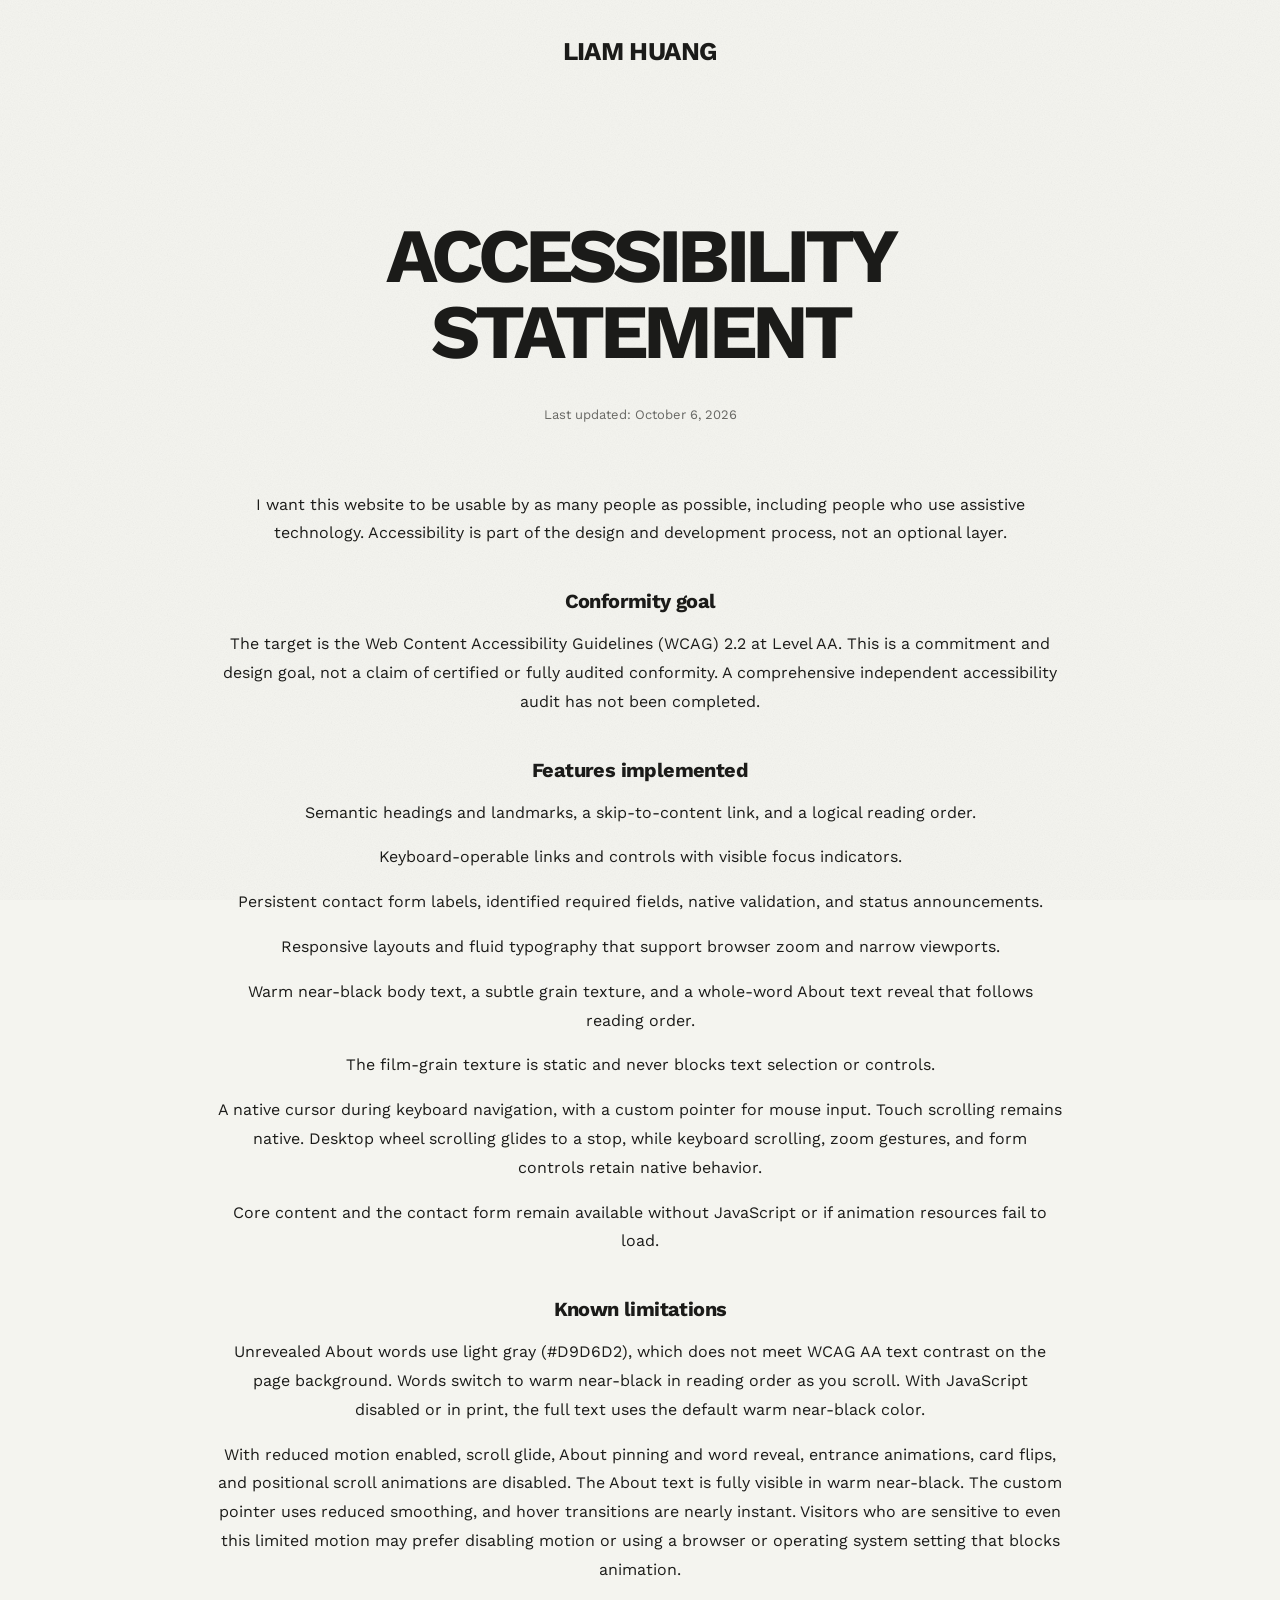
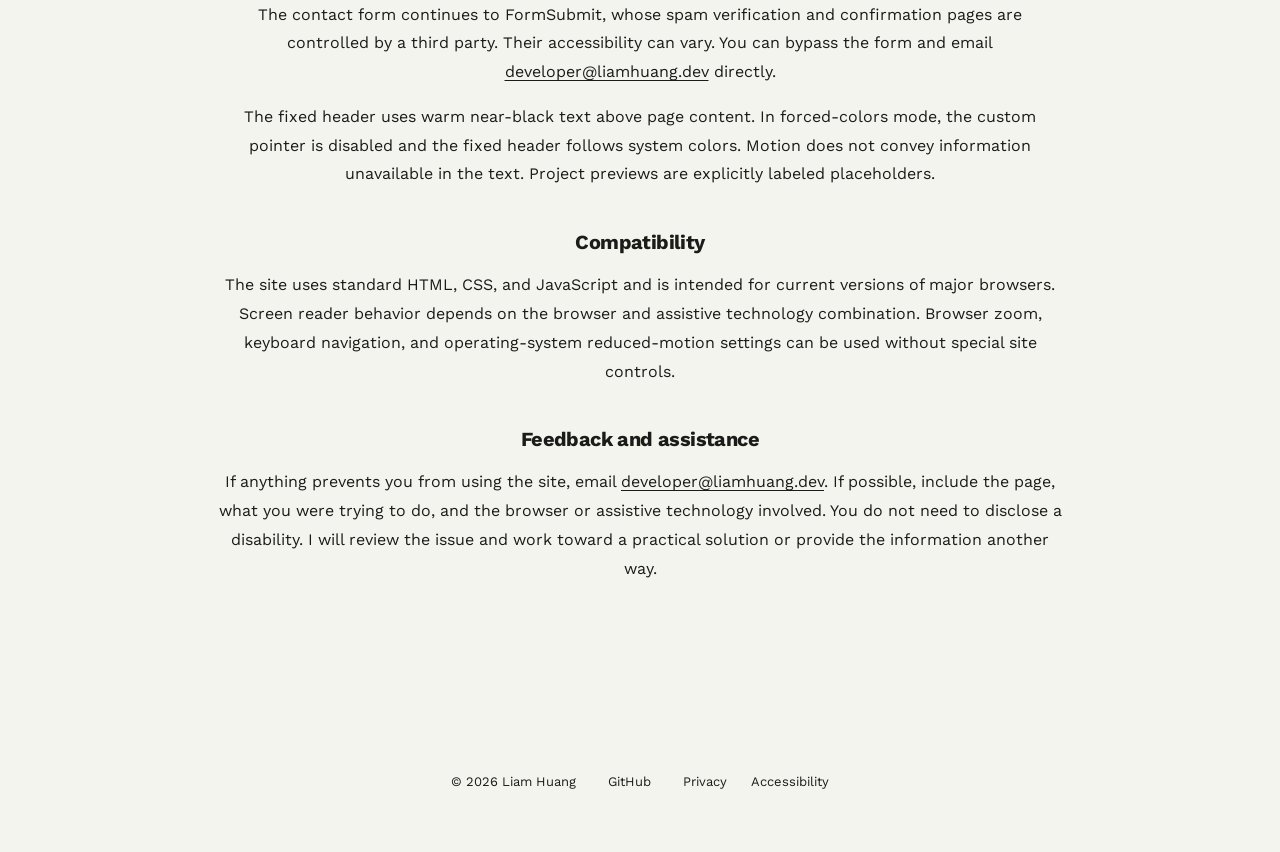
==== commit 947b4fd4: "Complete Redesign" ====
--- a/accessibility.html
+++ b/accessibility.html
@@ -5,12 +5,22 @@
   <meta name="viewport" content="width=device-width, initial-scale=1">
   <meta name="theme-color" content="#f4f4ef">
   <meta name="description" content="Accessibility features, WCAG 2.2 AA goals, and how to report an accessibility issue on Liam Huang's portfolio.">
+  <meta property="og:type" content="website">
+  <meta property="og:title" content="Accessibility Statement | Liam Huang">
+  <meta property="og:description" content="Accessibility features, WCAG 2.2 AA goals, and how to report an accessibility issue on Liam Huang's portfolio.">
+  <meta property="og:url" content="https://liamhuang.dev/accessibility.html">
+  <meta property="og:site_name" content="Liam Huang">
+  <meta property="og:locale" content="en_US">
+  <meta name="twitter:card" content="summary">
+  <meta name="twitter:title" content="Accessibility Statement | Liam Huang">
+  <meta name="twitter:description" content="Accessibility features, WCAG 2.2 AA goals, and how to report an accessibility issue on Liam Huang's portfolio.">
   <link rel="canonical" href="https://liamhuang.dev/accessibility.html">
+  <link rel="icon" href="data:image/svg+xml,%3Csvg xmlns='http://www.w3.org/2000/svg' viewBox='0 0 64 64'%3E%3Cpath d='M8 12h48L32 54Z' fill='%23223B64' stroke='%23fff' stroke-width='6' stroke-linejoin='round'/%3E%3C/svg%3E">
   <link rel="preconnect" href="https://fonts.googleapis.com">
   <link rel="preconnect" href="https://fonts.gstatic.com" crossorigin>
   <link href="https://fonts.googleapis.com/css2?family=Work+Sans:wght@400;600;700&display=swap" rel="stylesheet">
-  <link rel="stylesheet" href="style.css">
-  <script defer src="main.js"></script>
+  <link rel="stylesheet" href="style.css?v=20261006-final">
+  <script defer src="main.js?v=20261006-boston-overlap"></script>
   <title>Accessibility Statement | Liam Huang</title>
 </head>
 <body>
@@ -18,7 +28,7 @@
   <header class="site-header"><a class="wordmark" href="index.html">LIAM HUANG</a></header>
   <main class="legal-page" id="main" tabindex="-1">
     <h1>ACCESSIBILITY<br>STATEMENT</h1>
-    <p class="updated">Last updated: October 5, 2026</p>
+    <p class="updated">Last updated: October 6, 2026</p>
     <p>I want this website to be usable by as many people as possible, including people who use assistive technology. Accessibility is part of the design and development process, not an optional layer.</p>
     <h2>Conformity goal</h2>
     <p>The target is the Web Content Accessibility Guidelines (WCAG) 2.2 at Level AA. This is a commitment and design goal, not a claim of certified or fully audited conformity. A comprehensive independent accessibility audit has not been completed.</p>
@@ -28,16 +38,16 @@
       <li>Keyboard-operable links and controls with visible focus indicators.</li>
       <li>Persistent contact form labels, identified required fields, native validation, and status announcements.</li>
       <li>Responsive layouts and fluid typography that support browser zoom and narrow viewports.</li>
-      <li>Warm near-black body text with grain and a reading-order, whole-word About reveal.</li>
+      <li>Warm near-black body text, a subtle grain texture, and a whole-word About text reveal that follows reading order.</li>
       <li>The film-grain texture is static and never blocks text selection or controls.</li>
       <li>A native cursor during keyboard navigation, with a custom pointer for mouse input. Touch scrolling remains native. Desktop wheel scrolling glides to a stop, while keyboard scrolling, zoom gestures, and form controls retain native behavior.</li>
       <li>Core content and the contact form remain available without JavaScript or if animation resources fail to load.</li>
     </ul>
     <h2>Known limitations</h2>
     <p>Unrevealed About words use light gray (#D9D6D2), which does not meet WCAG AA text contrast on the page background. Words switch to warm near-black in reading order as you scroll. With JavaScript disabled or in print, the full text uses the default warm near-black color.</p>
-    <p>With reduced motion enabled, scroll glide and entrance, rotation, and positional scroll animations are disabled. The About text still reveals one word at a time because color changes are central to this design. The custom pointer tracks directly, and hover transitions are nearly instant. Visitors who are sensitive to even this limited motion may prefer disabling motion or using a browser or operating system setting that blocks animation.</p>
+    <p>With reduced motion enabled, scroll glide, About pinning and word reveal, entrance animations, card flips, and positional scroll animations are disabled. The About text is fully visible in warm near-black. The custom pointer uses reduced smoothing, and hover transitions are nearly instant. Visitors who are sensitive to even this limited motion may prefer disabling motion or using a browser or operating system setting that blocks animation.</p>
     <p>The contact form continues to FormSubmit, whose spam verification and confirmation pages are controlled by a third party. Their accessibility can vary. You can bypass the form and email <a href="mailto:developer@liamhuang.dev">developer@liamhuang.dev</a> directly.</p>
-    <p>The fixed header uses warm near-black text above page content. It follows system colors in forced-colors mode. Motion does not convey information unavailable in the text. Project previews are explicitly labeled placeholders.</p>
+    <p>The fixed header uses warm near-black text above page content. In forced-colors mode, the custom pointer is disabled and the fixed header follows system colors. Motion does not convey information unavailable in the text. Project previews are explicitly labeled placeholders.</p>
     <h2>Compatibility</h2>
     <p>The site uses standard HTML, CSS, and JavaScript and is intended for current versions of major browsers. Screen reader behavior depends on the browser and assistive technology combination. Browser zoom, keyboard navigation, and operating-system reduced-motion settings can be used without special site controls.</p>
     <h2>Feedback and assistance</h2>
--- a/style.css
+++ b/style.css
@@ -61,12 +61,23 @@
 .site-header a:hover { color: var(--accent); }
 .site-header a:focus-visible { outline-color: var(--accent); }
 .hero {
+  position: relative;
   min-height: 100svh;
   padding: 9rem var(--gutter) 7rem;
   display: flex;
   align-items: center;
   justify-content: center;
   text-align: center;
+}
+.hero-location {
+  position: absolute;
+  left: calc(var(--gutter) + clamp(.75rem, 1.5vw, 1.5rem));
+  bottom: clamp(2.5rem, 4vw, 4rem);
+  font-size: .75rem;
+  font-weight: 600;
+  letter-spacing: .1em;
+  line-height: 1.4;
+  text-align: left;
 }
 .hero-composition {
   position: relative;
@@ -114,6 +125,8 @@
 .reveal-word { color: #d9d6d2; }
 .reveal-word.is-read { color: var(--ink); }
 .projects-grid { display: grid; grid-template-columns: repeat(2, minmax(0, 1fr)); gap: clamp(1.5rem, 4vw, 3rem); max-width: 62rem; margin: clamp(3rem, 6vw, 6rem) auto 0; }
+.project { transform-style: preserve-3d; }
+.motion-word { display: inline-block; }
 .project-preview { position: relative; display: flex; align-items: center; justify-content: center; aspect-ratio: 16 / 10; padding: 1.5rem; background: var(--surface); transition: transform 350ms cubic-bezier(.22, 1, .36, 1), background-color 250ms ease; }
 .project-preview:hover, .project-preview:focus-visible { transform: translateY(-10px) scale(1.015); background: #e1e5ec; }
 .preview-label { position: absolute; left: 1.5rem; right: 1.5rem; top: 1.5rem; font-size: .625rem; letter-spacing: .035em; }
@@ -136,8 +149,6 @@
 textarea { resize: vertical; min-height: 10rem; }
 .honeypot { display: none; }
 .form-bottom { display: flex; flex-direction: column; align-items: center; gap: 1.5rem; }
-.form-bottom p { font-size: .75rem; color: var(--muted); line-height: 1.7; }
-.form-bottom p a { text-decoration: underline; text-underline-offset: .2em; }
 .form-bottom button { background: var(--ink); color: var(--paper); padding: 1.125rem 1.5rem; font-weight: 700; font-size: .75rem; min-height: 48px; transition: background-color 220ms ease, transform 250ms ease; }
 .form-bottom button:hover { background: var(--accent); transform: translateY(-4px); }
 .form-bottom button:disabled { cursor: wait; }
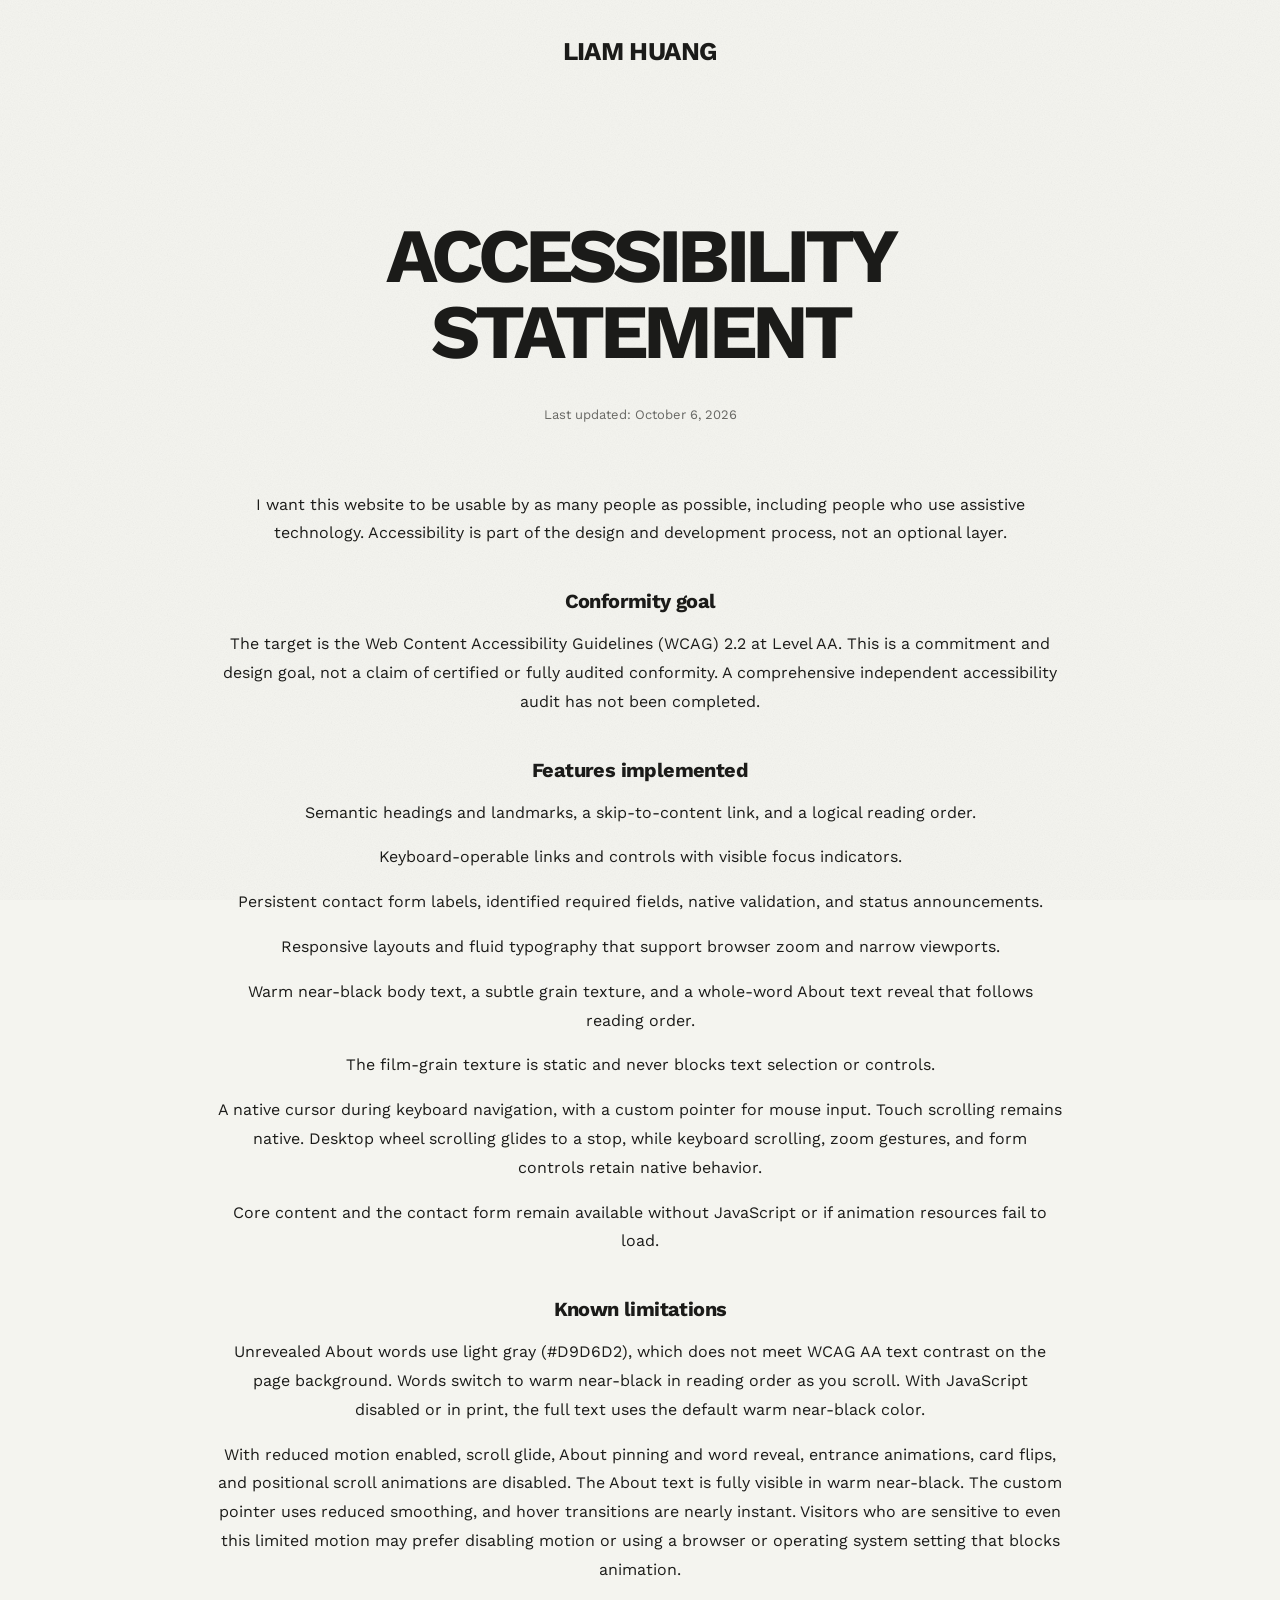
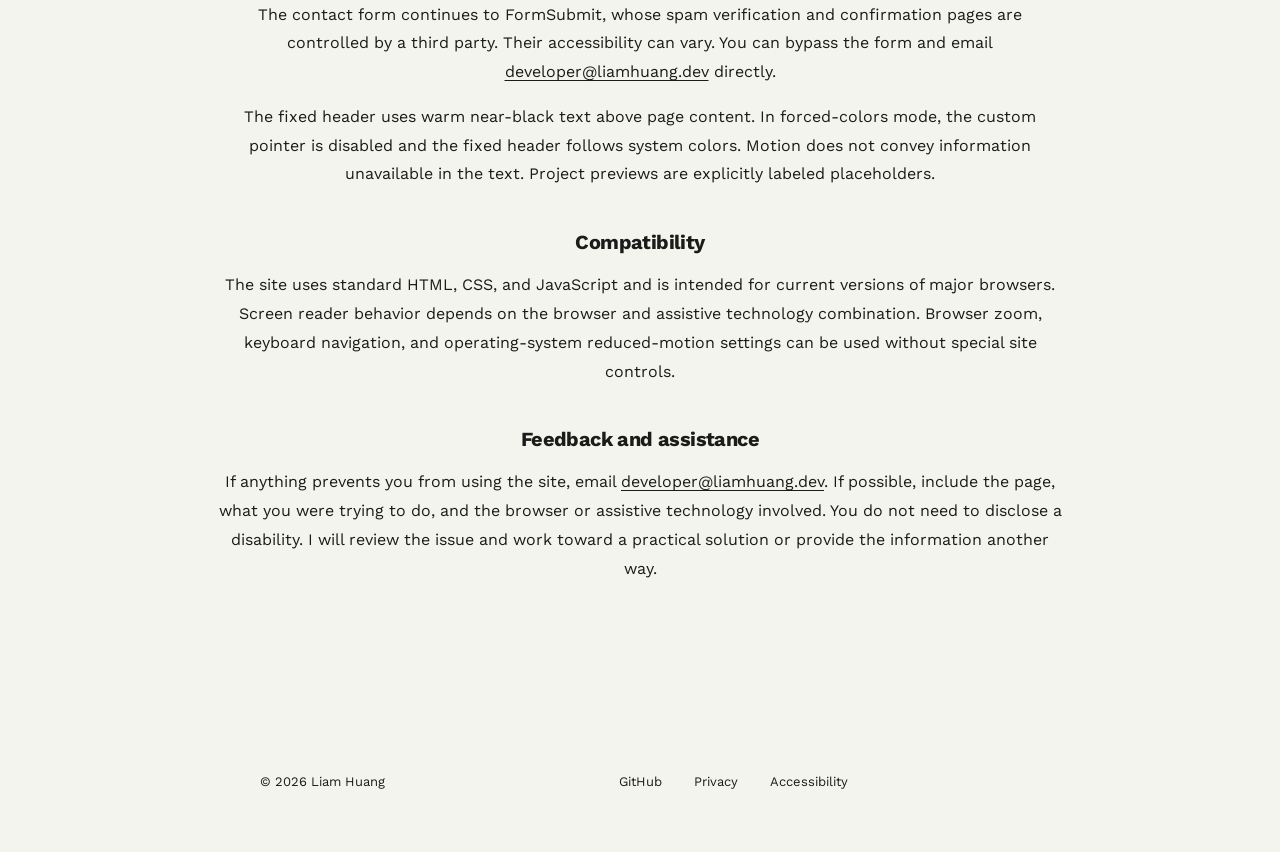
==== commit 99865469: "added more triangles and made scrolling better on pc" ====
--- a/accessibility.html
+++ b/accessibility.html
@@ -19,8 +19,8 @@
   <link rel="preconnect" href="https://fonts.googleapis.com">
   <link rel="preconnect" href="https://fonts.gstatic.com" crossorigin>
   <link href="https://fonts.googleapis.com/css2?family=Work+Sans:wght@400;600;700&display=swap" rel="stylesheet">
-  <link rel="stylesheet" href="style.css?v=20261006-final">
-  <script defer src="main.js?v=20261006-boston-overlap"></script>
+  <link rel="stylesheet" href="style.css?v=20261006-symbols">
+  <script defer src="main.js?v=20261006-symbols"></script>
   <title>Accessibility Statement | Liam Huang</title>
 </head>
 <body>
--- a/style.css
+++ b/style.css
@@ -97,7 +97,7 @@
 }
 .hero h1 span { display: block; }
 .hero h1 span + span { margin-top: .035em; }
-.hero-symbol {
+.hero-symbol, .section-symbol {
   position: absolute;
   width: clamp(2.5rem, 6vw, 6rem);
   height: auto;
@@ -108,12 +108,22 @@
 }
 .hero-symbol-first { left: 7%; top: 0; }
 .hero-symbol-last { right: 0; bottom: 0; }
+.section-heading { position: relative; }
+.section-symbol { --symbol-size: clamp(1.75rem, 3vw, 3.5rem); --symbol-drop: clamp(.5rem, 1vw, 1rem); top: calc(50% - var(--symbol-size) / 2 + var(--symbol-drop)); width: var(--symbol-size); height: var(--symbol-size); }
+.section-symbol-left { left: 0; }
+.section-symbol-right { right: 0; }
+.section-symbol-sm { --symbol-size: clamp(1.25rem, 2.2vw, 2.5rem); }
+.section-symbol-lg { --symbol-size: clamp(2.25rem, 4.4vw, 5rem); }
+.work, .contact { position: relative; }
+.section-symbol-work { --symbol-size: clamp(2.25rem, 4.5vw, 5.25rem); top: auto; bottom: calc(var(--symbol-size) / -2); right: calc(var(--gutter) * .4); }
+.section-symbol-work-left { --symbol-drop: clamp(1rem, 2.2vw, 2.25rem); }
+.section-symbol-contact { top: calc(52% - var(--symbol-size) / 2); right: auto; left: calc(var(--gutter) * .55); }
 .hero-symbol path { stroke: none; }
 .symbol-side { fill: var(--accent); }
 .symbol-face { fill: var(--ink); }
 @media (hover: hover) {
-  .hero-symbol { transition: filter 300ms ease; }
-  .hero-symbol:hover { filter: drop-shadow(6px 10px 8px rgb(34 59 100 / .25)); }
+  .hero-symbol, .section-symbol { transition: filter 300ms ease; }
+  .hero-symbol:hover, .section-symbol:hover { filter: drop-shadow(6px 10px 8px rgb(34 59 100 / .25)); }
 }
 .section { width: min(100%, calc(var(--measure) + var(--gutter) * 2)); margin-inline: auto; padding: var(--space) var(--gutter); }
 h2 { font-size: clamp(2.1rem, 5.2vw, 6rem); line-height: 1.05; letter-spacing: -.065em; font-weight: 700; text-align: center; text-wrap: balance; overflow-wrap: anywhere; }
@@ -153,8 +163,11 @@
 .form-bottom button:hover { background: var(--accent); transform: translateY(-4px); }
 .form-bottom button:disabled { cursor: wait; }
 .form-status { position: absolute; top: 100%; inset-inline: 0; margin: 0; font-size: .8125rem; line-height: 1.7; }
-.site-footer { max-width: calc(var(--measure) + var(--gutter) * 2); margin-inline: auto; padding: 3rem var(--gutter); display: flex; align-items: center; justify-content: center; flex-wrap: wrap; gap: 1rem 2rem; font-size: .8125rem; }
-.site-footer nav { display: flex; flex-wrap: wrap; justify-content: center; gap: 1.5rem; }
+.site-footer { max-width: calc(var(--measure) + var(--gutter) * 2); margin-inline: auto; padding: 3rem var(--gutter); display: grid; grid-template-columns: 1fr auto 1fr; align-items: center; gap: 1rem 2rem; font-size: .8125rem; }
+.footer-meta { display: flex; flex-wrap: wrap; align-items: center; justify-content: flex-end; gap: 2rem; }
+.footer-symbol { width: clamp(1.25rem, 2vw, 1.75rem); height: auto; justify-self: center; }
+.footer-symbol path { fill: none; stroke: var(--ink); stroke-width: 10; stroke-linejoin: round; }
+.site-footer nav { display: flex; flex-wrap: wrap; justify-content: flex-start; gap: 2rem; }
 .site-footer a { display: inline-flex; align-items: center; min-height: 44px; transition: color 220ms ease, transform 250ms ease; }
 .site-footer a:hover { transform: translateY(-3px); }
 .cursor { display: none; position: fixed; z-index: 90; top: 0; left: 0; width: 16px; height: 16px; pointer-events: none; mix-blend-mode: difference; }
@@ -181,12 +194,17 @@
   .hero-symbol-first { left: 5%; }
   .projects-grid, .form-row { grid-template-columns: minmax(0, 1fr); }
   .projects-grid { gap: 3rem; max-width: 25rem; }
-  .site-footer { flex-direction: column; gap: .5rem; }
+  .site-footer { grid-template-columns: minmax(0, 1fr); justify-items: center; gap: 1rem; }
+  .footer-meta, .site-footer nav { justify-content: center; }
+}
+@media (max-width: 360px) {
+  .section-heading { display: flex; flex-direction: column; align-items: center; }
+  .section-symbol { position: static; order: -1; width: var(--symbol-size); height: var(--symbol-size); margin: 0 auto .875rem; }
 }
 @media (prefers-reduced-motion: reduce) {
   *, *::before, *::after { transition-duration: .01ms !important; animation-duration: .01ms !important; }
   .project-preview:hover, .project-preview:focus-visible, .project-preview:hover .preview-arrow,
-  .form-bottom button:hover, .site-footer a:hover, .hero-symbol:hover {
+  .form-bottom button:hover, .site-footer a:hover, .hero-symbol:hover, .section-symbol:hover {
     transform: none;
     filter: none;
   }
@@ -195,7 +213,7 @@
   .site-header { mix-blend-mode: normal; color: CanvasText; }
   body::before, .cursor { display: none !important; }
   .hero h1 { text-shadow: none; }
-  .hero-symbol path { fill: CanvasText; }
+  .hero-symbol path, .section-symbol path { fill: CanvasText; }
   input, textarea, button { outline: 1px solid CanvasText; }
 }
 @media print {
